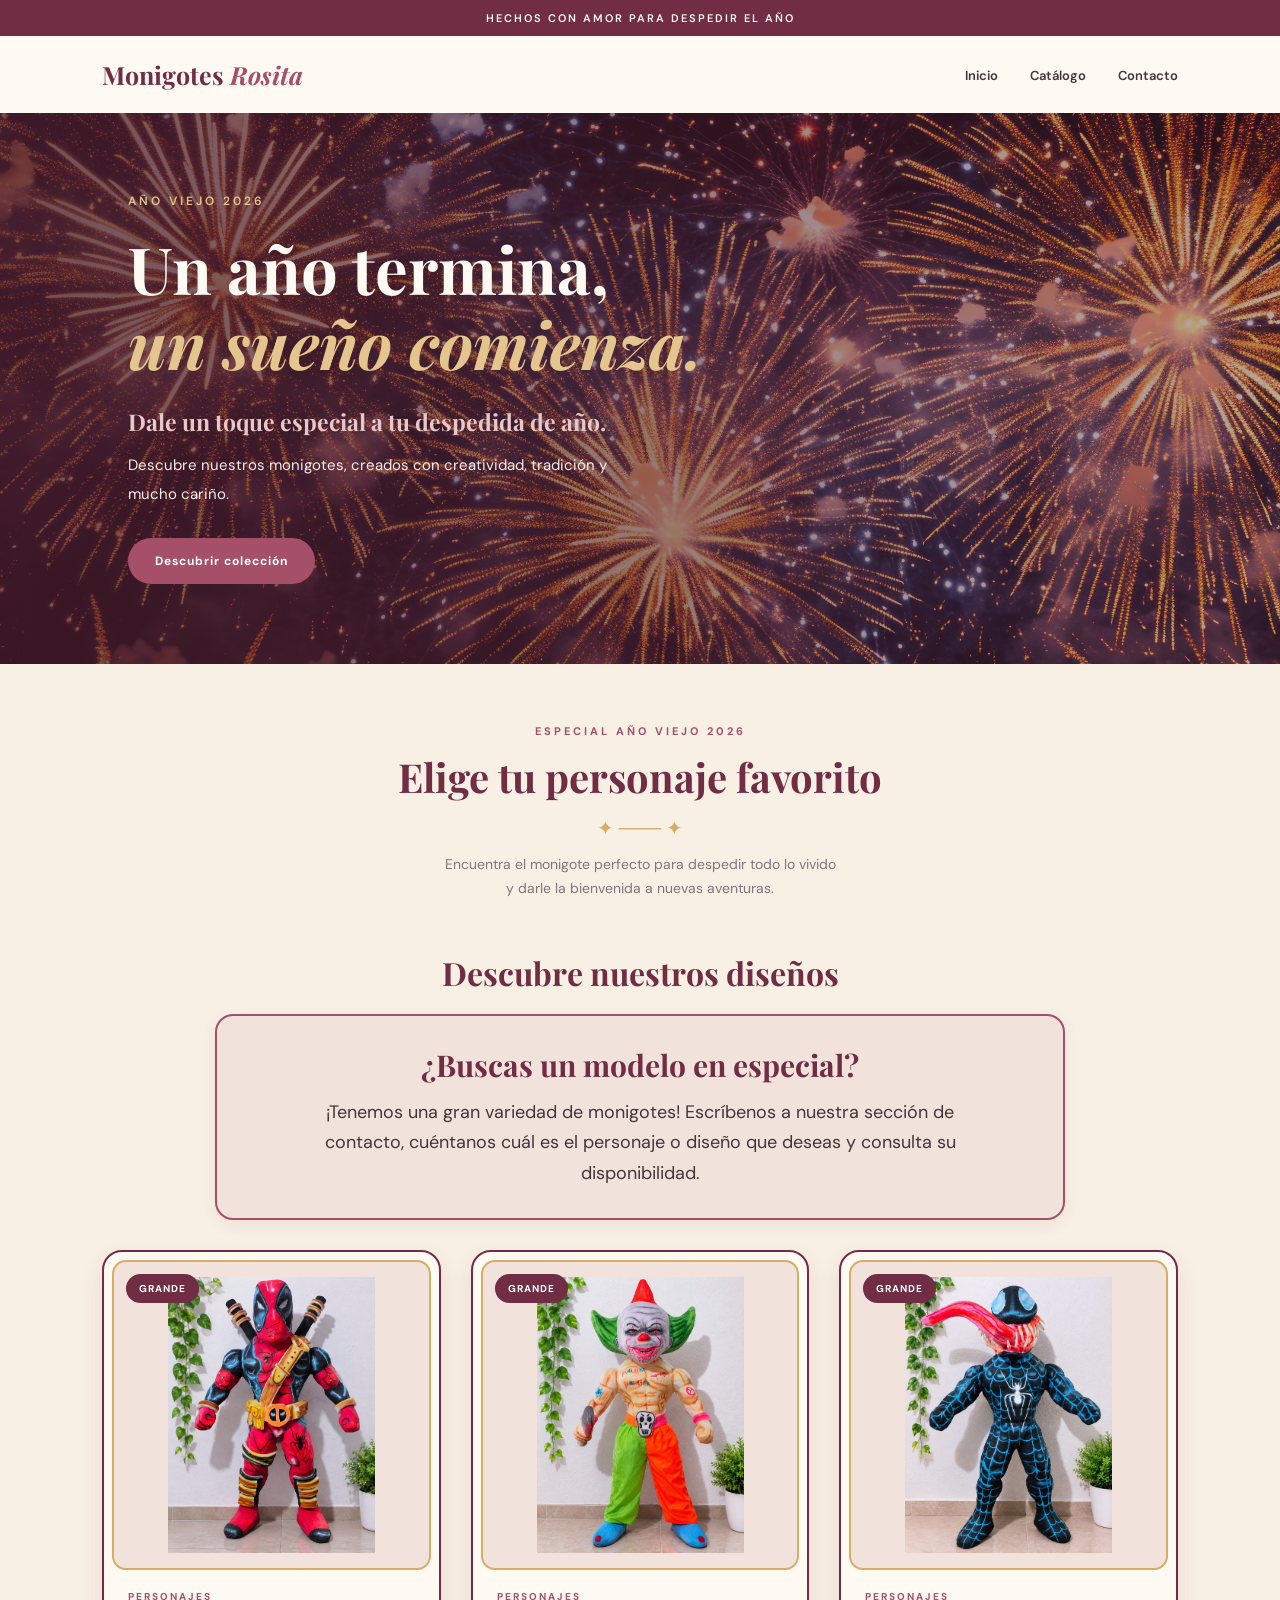
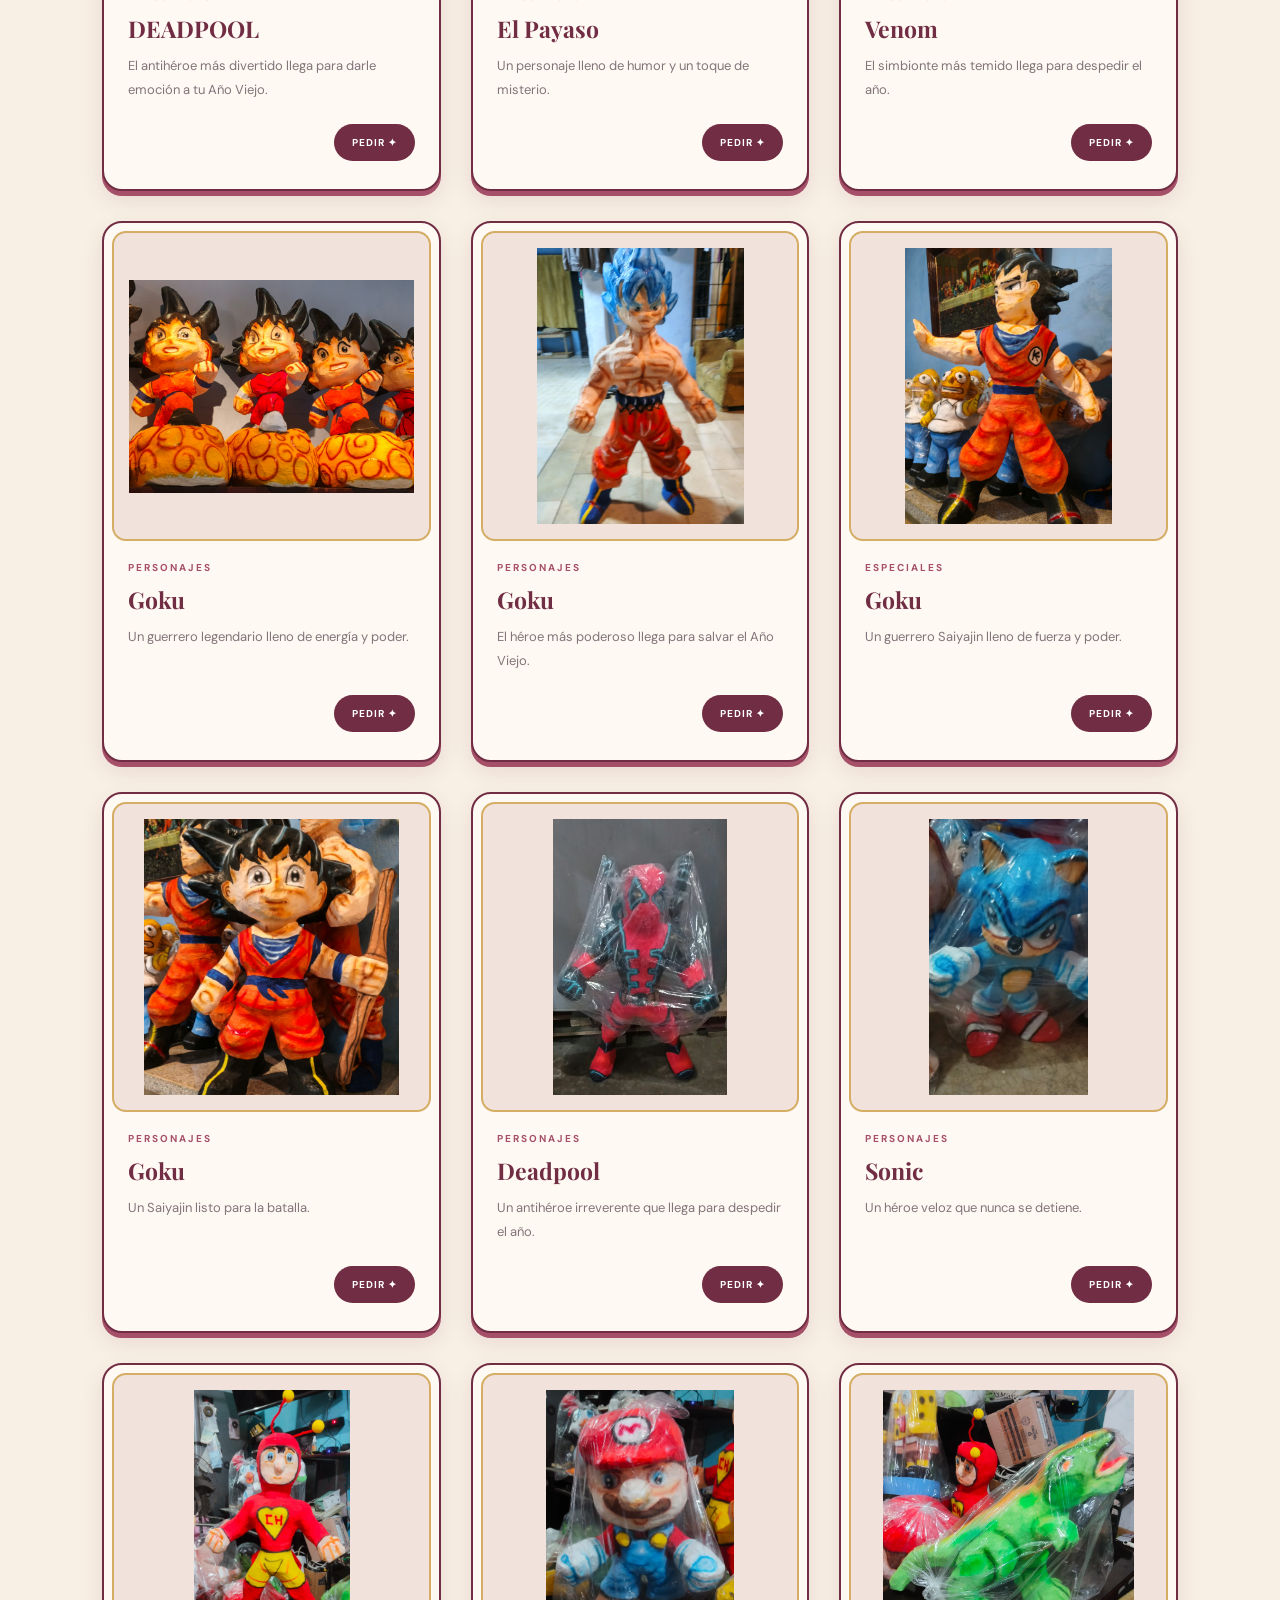
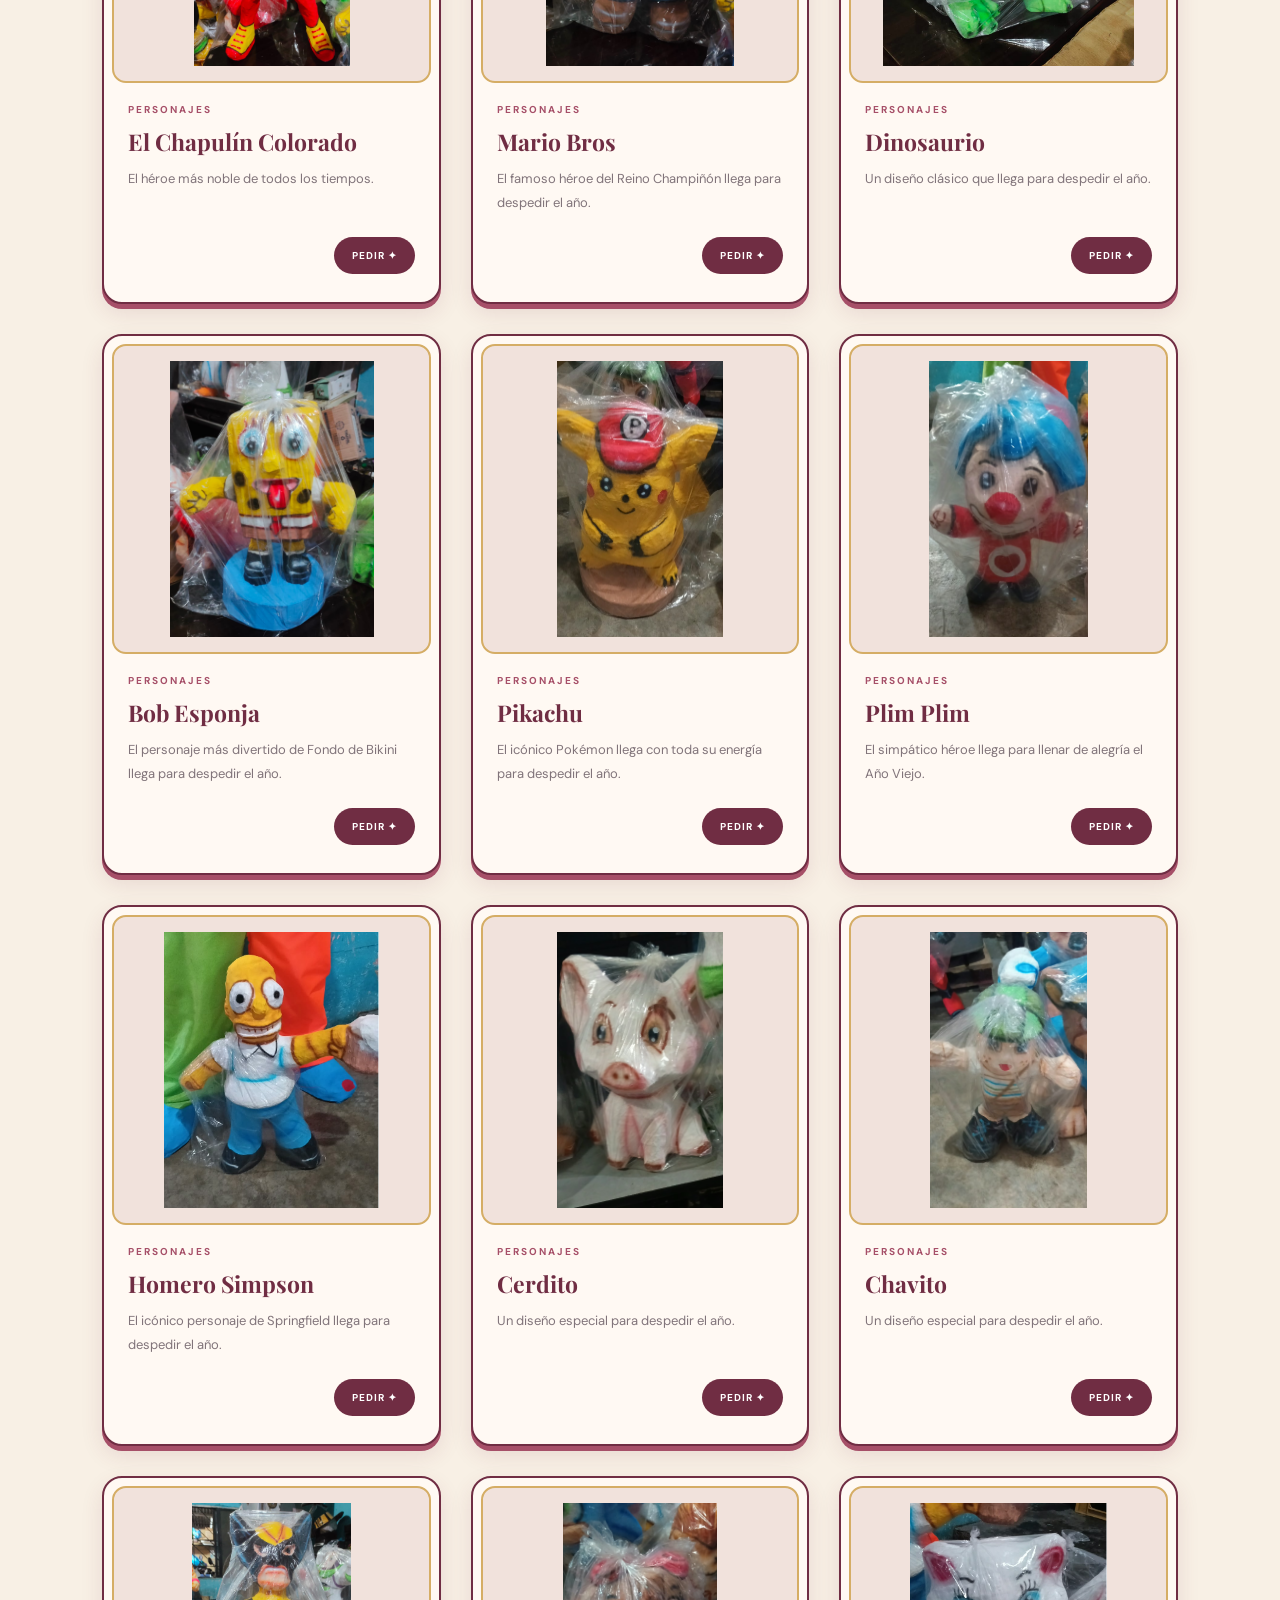
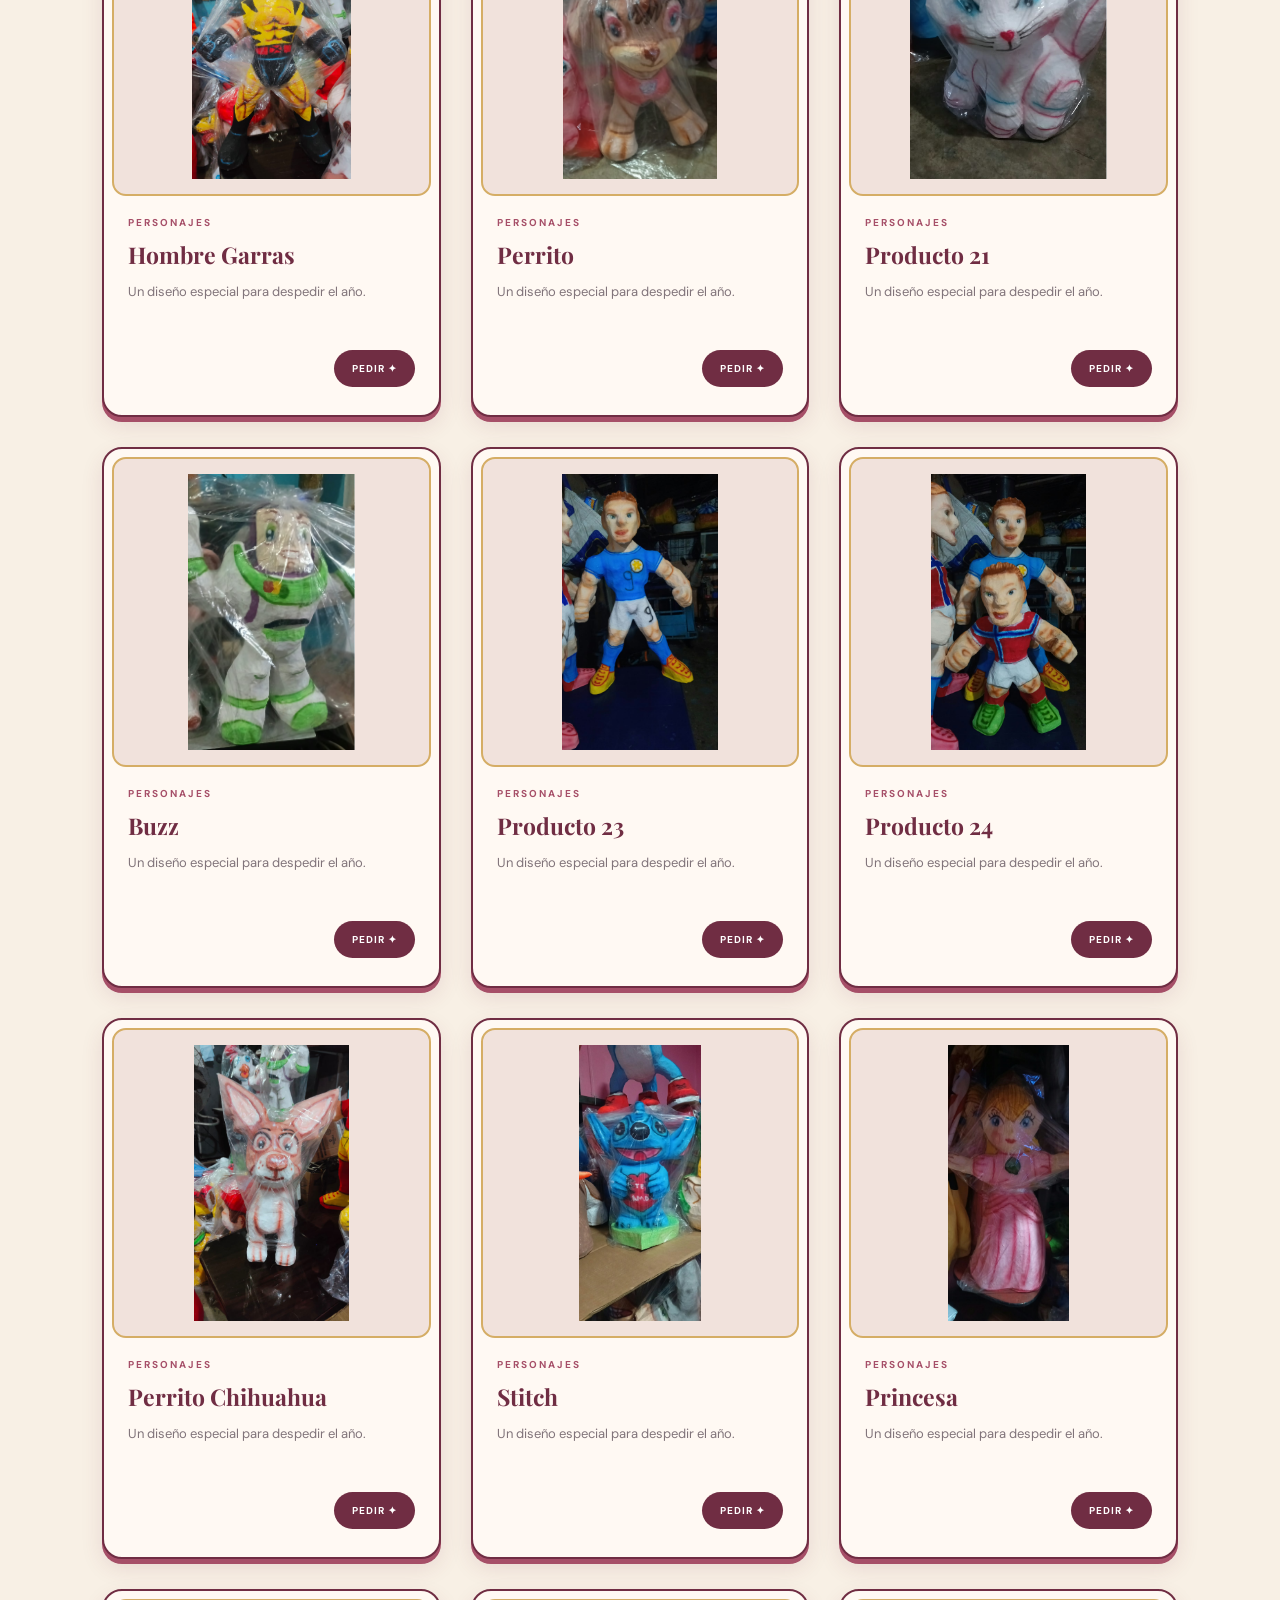
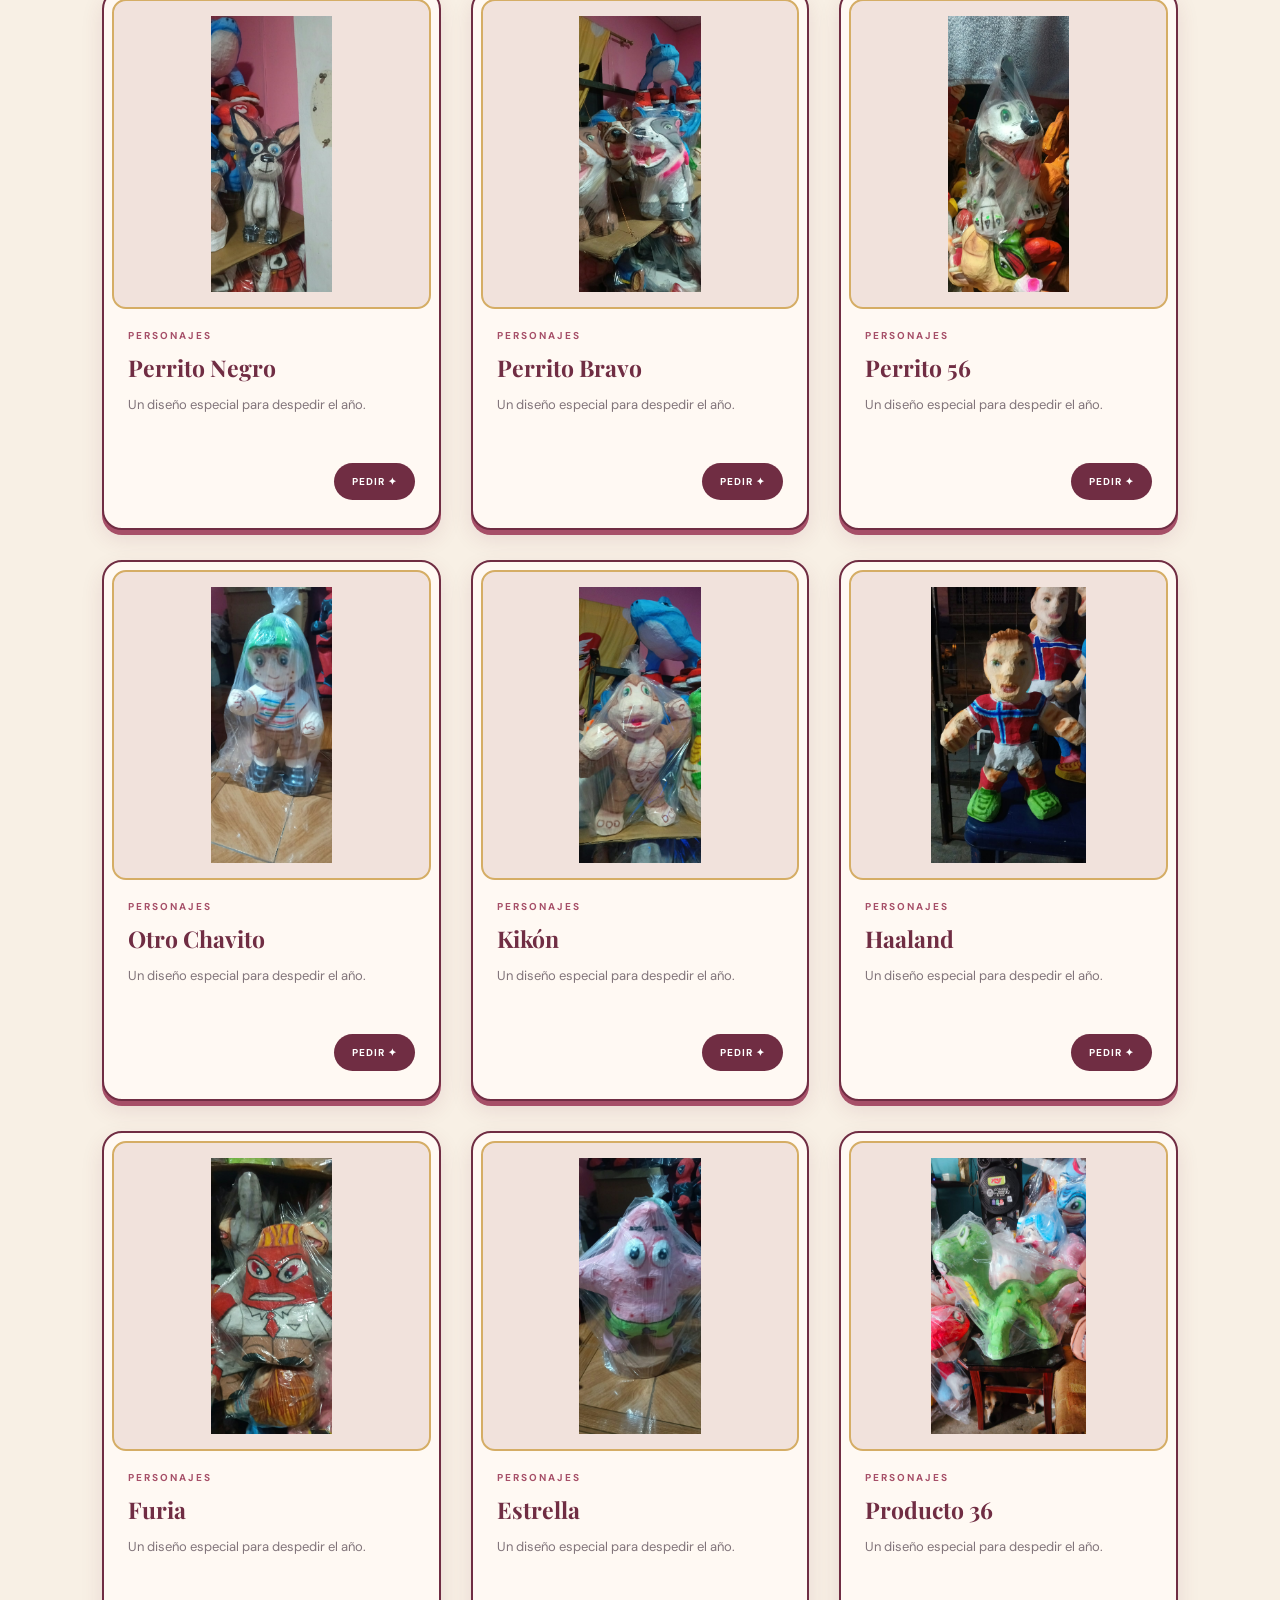
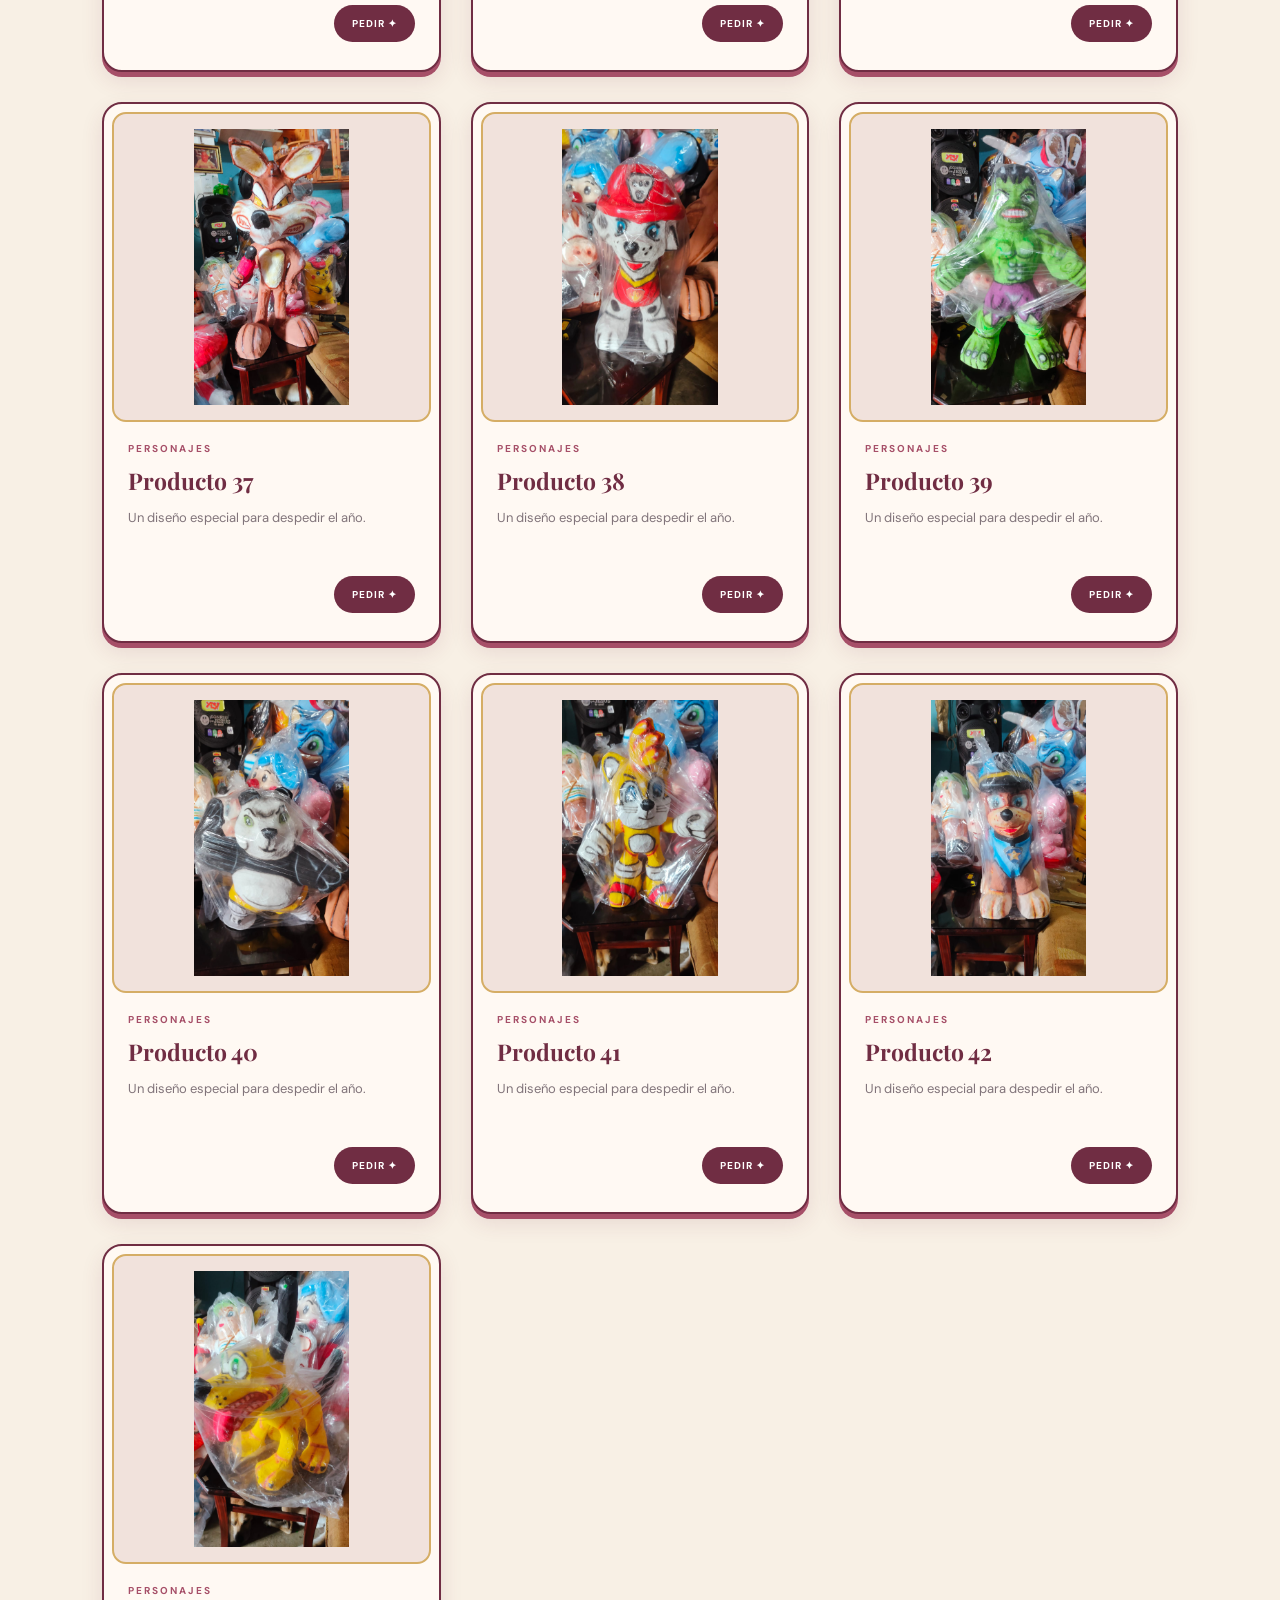
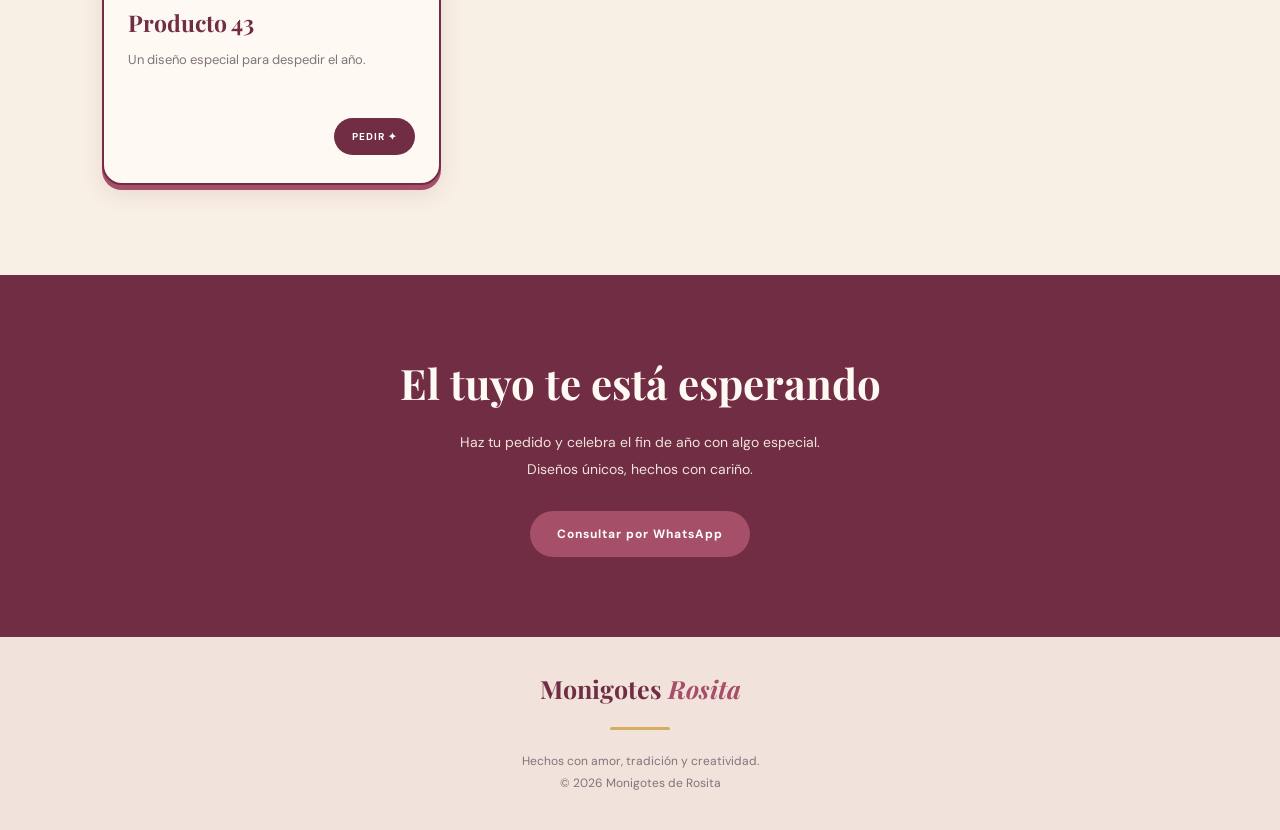
==== Catalogo.html @ 27da5903 "Subir catálogo Monigotes Rosita." ====
<!DOCTYPE html>
<html lang="es">
<head>
  <meta charset="UTF-8">
  <meta name="viewport" content="width=device-width, initial-scale=1.0">

  <title>Monigotes Rosita | Catálogo</title>

  <link rel="preconnect" href="https://fonts.googleapis.com">
  <link rel="preconnect" href="https://fonts.gstatic.com" crossorigin>

  <link href="https://fonts.googleapis.com/css2?family=DM+Sans:wght@400;500;600;700&family=Playfair+Display:ital,wght@0,500;0,600;0,700;1,500&display=swap" rel="stylesheet">

  <link rel="stylesheet" href="style.css">
</head>

<body>

  <!-- BARRA SUPERIOR -->

  <div class="announcement">
    HECHOS CON AMOR PARA DESPEDIR EL AÑO
  </div>

  <!-- NAVEGACIÓN -->

  <nav>
    <div class="logo">Monigotes <span>Rosita</span></div>

    <ul class="nav-links">
      <li><a href="#inicio">Inicio</a></li>
      <li><a href="#catalogo">Catálogo</a></li>
      <li><a href="#contacto">Contacto</a></li>
    </ul>
  </nav>

  <!-- PORTADA -->

  <section class="hero" id="inicio">
    <div class="hero-content">

      <div class="eyebrow">
        Año Viejo 2026
      </div>

      <h1>
        Un año termina,<br>
        <em>un sueño comienza.</em>
      </h1>

      <h3 class="hero-subtitle">
        Dale un toque especial a tu despedida de año.
      </h3>

      <p>
        Descubre nuestros monigotes, creados con creatividad,
        tradición y mucho cariño.
      </p>

      <a href="#catalogo" class="btn">
        Descubrir colección
      </a>

    </div>
  </section>

  <!-- INTRODUCCIÓN -->

  <section class="intro">

    <small>ESPECIAL AÑO VIEJO 2026</small>

    <h2>Elige tu personaje favorito</h2>

    <div class="ornament">✦ ─── ✦</div>

    <p>
      Encuentra el monigote perfecto para despedir todo lo vivido
      <br>
      y darle la bienvenida a nuevas aventuras.
    </p>

  </section>

  <!-- CATÁLOGO -->

  <section class="catalog" id="catalogo">

    <div class="catalog-top">

      <h3>Descubre nuestros diseños</h3>

      <div class="catalog-notice">

        <h2>¿Buscas un modelo en especial?</h2>

        <p>
          ¡Tenemos una gran variedad de monigotes! Escríbenos a nuestra sección de contacto, cuéntanos cuál es el personaje o diseño que deseas y consulta su disponibilidad.
        </p>

      </div>

    </div>

    <div class="products">

      <!-- PRODUCTO 1 -->

      <article class="product" data-category="personajes">
        <div class="product-image">
          <img src="WhatsApp Image 2026-11-20 at 19.01.13.jpeg" alt="Deadpool">
          <span class="tag">Grande</span>
        </div>

        <div class="product-info">
          <span class="category">Personajes</span>
          <h4>DEADPOOL</h4>

          <p class="description">
            El antihéroe más divertido llega para darle emoción a tu Año Viejo.
          </p>

          <div class="product-bottom">
            <a href="https://wa.me/593997462913" class="order" target="_blank" rel="noopener noreferrer">PEDIR ✦</a>
          </div>
        </div>
      </article>

      <!-- PRODUCTO 2 -->

      <article class="product" data-category="clasicos">
        <div class="product-image">
          <img src="WhatsApp Image 2026-11-20 at 19.01.14.jpeg" alt="El Payaso">
          <span class="tag">Grande</span>
        </div>

        <div class="product-info">
          <span class="category">Personajes</span>
          <h4>El Payaso</h4>

          <p class="description">
            Un personaje lleno de humor y un toque de misterio.
          </p>

          <div class="product-bottom">
            <a href="#contacto" class="order">PEDIR ✦</a>
          </div>
        </div>
      </article>

      <!-- PRODUCTO 3 -->

      <article class="product" data-category="especiales">
        <div class="product-image">
          <img src="WhatsApp Image 2026-11-20 at 19.01.15.jpeg" alt="Venom">
          <span class="tag">Grande</span>
        </div>

        <div class="product-info">
          <span class="category">Personajes</span>
          <h4>Venom</h4>

          <p class="description">
            El simbionte más temido llega para despedir el año.
          </p>

          <div class="product-bottom">
            <a href="#contacto" class="order">PEDIR ✦</a>
          </div>
        </div>
      </article>

      <!-- PRODUCTO 4 -->

      <article class="product" data-category="personajes">
        <div class="product-image">
          <img src="WhatsApp Image 2026-11-20 at 20.11.09.jpeg" alt="Goku">
        </div>

        <div class="product-info">
          <span class="category">Personajes</span>
          <h4>Goku</h4>

          <p class="description">
            Un guerrero legendario lleno de energía y poder.
          </p>

          <div class="product-bottom">
            <a href="#contacto" class="order">PEDIR ✦</a>
          </div>
        </div>
      </article>

      <!-- PRODUCTO 5 -->

      <article class="product" data-category="personajes">
        <div class="product-image">
          <img src="WhatsApp Image 2026-11-20 at 20.11.07.jpeg" alt="Goku">
        </div>

        <div class="product-info">
          <span class="category">Personajes</span>
          <h4>Goku</h4>

          <p class="description">
            El héroe más poderoso llega para salvar el Año Viejo.
          </p>

          <div class="product-bottom">
            <a href="#contacto" class="order">PEDIR ✦</a>
          </div>
        </div>
      </article>

      <!-- PRODUCTO 6 -->

      <article class="product" data-category="personajes">
        <div class="product-image">
          <img src="WhatsApp Image 2026-11-20 at 20.11.06.jpeg" alt="Goku">
        </div>

        <div class="product-info">
          <span class="category">Especiales</span>
          <h4>Goku</h4>

          <p class="description">
            Un guerrero Saiyajin lleno de fuerza y poder.
          </p>

          <div class="product-bottom">
            <a href="#contacto" class="order">PEDIR ✦</a>
          </div>
        </div>
      </article>

      <!-- PRODUCTO 7 -->

      <article class="product" data-category="personajes">
        <div class="product-image">
          <img src="Screenshot 2026-11-21 111018.png" alt="Goku">
        </div>

        <div class="product-info">
          <span class="category">Personajes</span>
          <h4>Goku</h4>

          <p class="description">
            Un Saiyajin listo para la batalla.
          </p>

          <div class="product-bottom">
            <a href="#contacto" class="order">PEDIR ✦</a>
          </div>
        </div>
      </article>

      <!-- PRODUCTO 8 -->

      <article class="product" data-category="personajes">
        <div class="product-image">
          <img src="Screenshot 2026-11-21 115715deadpool.png" alt="Deadpool">
        </div>

        <div class="product-info">
          <span class="category">Personajes</span>
          <h4>Deadpool</h4>

          <p class="description">
            Un antihéroe irreverente que llega para despedir el año.
          </p>

          <div class="product-bottom">
            <a href="#contacto" class="order">PEDIR ✦</a>
          </div>
        </div>
      </article>

      <!-- PRODUCTO 9 -->

      <article class="product" data-category="personajes">
        <div class="product-image">
          <img src="Screenshot 2026-11-21 115545sonicc.png" alt="Sonic">
        </div>

        <div class="product-info">
          <span class="category">Personajes</span>
          <h4>Sonic</h4>

          <p class="description">
            Un héroe veloz que nunca se detiene.
          </p>

          <div class="product-bottom">
            <a href="#contacto" class="order">PEDIR ✦</a>
          </div>
        </div>
      </article>

      <!-- PRODUCTO 10 -->

      <article class="product" data-category="personajes">
        <div class="product-image">
          <img src="Screenshot 2026-11-21 115343chapulin.png" alt="El Chapulín Colorado">
        </div>

        <div class="product-info">
          <span class="category">Personajes</span>
          <h4>El Chapulín Colorado</h4>

          <p class="description">
            El héroe más noble de todos los tiempos.
          </p>

          <div class="product-bottom">
            <a href="#contacto" class="order">PEDIR ✦</a>
          </div>
        </div>
      </article>

      <!-- PRODUCTO 11 -->

      <article class="product" data-category="personajes">
        <div class="product-image">
          <img src="Screenshot 2026-11-21 115327mariobros.png" alt="Mario Bros">
        </div>

        <div class="product-info">
          <span class="category">Personajes</span>
          <h4>Mario Bros</h4>

          <p class="description">
            El famoso héroe del Reino Champiñón llega para despedir el año.
          </p>

          <div class="product-bottom">
            <a href="#contacto" class="order">PEDIR ✦</a>
          </div>
        </div>
      </article>

      <!-- PRODUCTO 12 -->

      <article class="product" data-category="personajes">
        <div class="product-image">
          <img src="Screenshot 2026-11-21 115237dinosaurio.png" alt="Dinosaurio">
        </div>

        <div class="product-info">
          <span class="category">Personajes</span>
          <h4>Dinosaurio</h4>

          <p class="description">
            Un diseño clásico que llega para despedir el año.
          </p>

          <div class="product-bottom">
            <a href="#contacto" class="order">PEDIR ✦</a>
          </div>
        </div>
      </article>

      <!-- PRODUCTO 13 -->

      <article class="product" data-category="personajes">
        <div class="product-image">
          <img src="Screenshot 2026-11-21 115212bobesponja.png" alt="Bob Esponja">
        </div>

        <div class="product-info">
          <span class="category">Personajes</span>
          <h4>Bob Esponja</h4>

          <p class="description">
            El personaje más divertido de Fondo de Bikini llega para despedir el año.
          </p>

          <div class="product-bottom">
            <a href="#contacto" class="order">PEDIR ✦</a>
          </div>
        </div>
      </article>

      <!-- PRODUCTO 14 -->

      <article class="product" data-category="personajes">
        <div class="product-image">
          <img src="Screenshot 2026-11-21 114623.png" alt="Pikachu">
        </div>

        <div class="product-info">
          <span class="category">Personajes</span>
          <h4>Pikachu</h4>

          <p class="description">
            El icónico Pokémon llega con toda su energía para despedir el año.
          </p>

          <div class="product-bottom">
            <a href="#contacto" class="order">PEDIR ✦</a>
          </div>
        </div>
      </article>

      <!-- PRODUCTO 15 -->

      <article class="product" data-category="personajes">
        <div class="product-image">
          <img src="Screenshot 2026-11-21 114601.png" alt="Plim Plim">
        </div>

        <div class="product-info">
          <span class="category">Personajes</span>
          <h4>Plim Plim</h4>

          <p class="description">
            El simpático héroe llega para llenar de alegría el Año Viejo.
          </p>

          <div class="product-bottom">
            <a href="#contacto" class="order">PEDIR ✦</a>
          </div>
        </div>
      </article>

      <!-- PRODUCTO 16 -->

      <article class="product" data-category="personajes">
        <div class="product-image">
          <img src="Screenshot 2026-11-21 114533.png" alt="Homero Simpson">
        </div>

        <div class="product-info">
          <span class="category">Personajes</span>
          <h4>Homero Simpson</h4>

          <p class="description">
            El icónico personaje de Springfield llega para despedir el año.
          </p>

          <div class="product-bottom">
            <a href="#contacto" class="order">PEDIR ✦</a>
          </div>
        </div>
      </article>

      <!-- PRODUCTO 17 -->

      <article class="product" data-category="personajes">
        <div class="product-image">
          <img src="Cerdito.png" alt="Cerdito">
        </div>
        <div class="product-info">
          <span class="category">Personajes</span>
          <h4>Cerdito</h4>
          <p class="description">Un diseño especial para despedir el año.</p>
          <div class="product-bottom">
            <a href="#contacto" class="order">PEDIR ✦</a>
          </div>
        </div>
      </article>

      <!-- PRODUCTO 18 -->

      <article class="product" data-category="personajes">
        <div class="product-image">
          <img src="Chavito.png" alt="Chavito">
        </div>
        <div class="product-info">
          <span class="category">Personajes</span>
          <h4>Chavito</h4>
          <p class="description">Un diseño especial para despedir el año.</p>
          <div class="product-bottom">
            <a href="#contacto" class="order">PEDIR ✦</a>
          </div>
        </div>
      </article>

      <!-- PRODUCTO 19 -->

      <article class="product" data-category="personajes">
        <div class="product-image">
          <img src="Hombregarras.png" alt="Hombre Garras">
        </div>
        <div class="product-info">
          <span class="category">Personajes</span>
          <h4>Hombre Garras</h4>
          <p class="description">Un diseño especial para despedir el año.</p>
          <div class="product-bottom">
            <a href="#contacto" class="order">PEDIR ✦</a>
          </div>
        </div>
      </article>

      <!-- PRODUCTO 20 -->

      <article class="product" data-category="personajes">
        <div class="product-image">
          <img src="perrito.png" alt="Perrito">
        </div>
        <div class="product-info">
          <span class="category">Personajes</span>
          <h4>Perrito</h4>
          <p class="description">Un diseño especial para despedir el año.</p>
          <div class="product-bottom">
            <a href="#contacto" class="order">PEDIR ✦</a>
          </div>
        </div>
      </article>

      <!-- PRODUCTO 21 -->

      <article class="product" data-category="personajes">
        <div class="product-image">
          <img src="Screenshot 2026-11-21 114512.png" alt="Producto 21">
        </div>
        <div class="product-info">
          <span class="category">Personajes</span>
          <h4>Producto 21</h4>
          <p class="description">Un diseño especial para despedir el año.</p>
          <div class="product-bottom">
            <a href="#contacto" class="order">PEDIR ✦</a>
          </div>
        </div>
      </article>

      <!-- PRODUCTO 22 -->

      <article class="product" data-category="personajes">
        <div class="product-image">
          <img src="Screenshot 2026-11-21 115526buzz.png" alt="Buzz">
        </div>
        <div class="product-info">
          <span class="category">Personajes</span>
          <h4>Buzz</h4>
          <p class="description">Un diseño especial para despedir el año.</p>
          <div class="product-bottom">
            <a href="#contacto" class="order">PEDIR ✦</a>
          </div>
        </div>
      </article>

      <!-- PRODUCTO 23 -->

      <article class="product" data-category="personajes">
        <div class="product-image">
          <img src="WhatsApp Image 2026-11-22 at 17.35.3223.jpeg" alt="Producto 23">
        </div>
        <div class="product-info">
          <span class="category">Personajes</span>
          <h4>Producto 23</h4>
          <p class="description">Un diseño especial para despedir el año.</p>
          <div class="product-bottom">
            <a href="#contacto" class="order">PEDIR ✦</a>
          </div>
        </div>
      </article>

      <!-- PRODUCTO 24 -->

      <article class="product" data-category="personajes">
        <div class="product-image">
          <img src="WhatsApp Image 2026-11-22 at 17.35.21.jpeg" alt="Producto 24">
        </div>
        <div class="product-info">
          <span class="category">Personajes</span>
          <h4>Producto 24</h4>
          <p class="description">Un diseño especial para despedir el año.</p>
          <div class="product-bottom">
            <a href="#contacto" class="order">PEDIR ✦</a>
          </div>
        </div>
      </article>

      <!-- PRODUCTO 25 -->

      <article class="product" data-category="personajes">
        <div class="product-image">
          <img src="WhatsApp Image 2026-11-21 at 11.51.39perritochihuaha.jpeg" alt="Perrito Chihuahua">
        </div>
        <div class="product-info">
          <span class="category">Personajes</span>
          <h4>Perrito Chihuahua</h4>
          <p class="description">Un diseño especial para despedir el año.</p>
          <div class="product-bottom">
            <a href="#contacto" class="order">PEDIR ✦</a>
          </div>
        </div>
      </article>

      <!-- PRODUCTO 26 -->

      <article class="product" data-category="personajes">
        <div class="product-image">
          <img src="sticj.jpeg" alt="Stitch">
        </div>
        <div class="product-info">
          <span class="category">Personajes</span>
          <h4>Stitch</h4>
          <p class="description">Un diseño especial para despedir el año.</p>
          <div class="product-bottom">
            <a href="#contacto" class="order">PEDIR ✦</a>
          </div>
        </div>
      </article>

      <!-- PRODUCTO 27 -->

      <article class="product" data-category="personajes">
        <div class="product-image">
          <img src="princesa.jpeg" alt="Princesa">
        </div>
        <div class="product-info">
          <span class="category">Personajes</span>
          <h4>Princesa</h4>
          <p class="description">Un diseño especial para despedir el año.</p>
          <div class="product-bottom">
            <a href="#contacto" class="order">PEDIR ✦</a>
          </div>
        </div>
      </article>

      <!-- PRODUCTO 28 -->

      <article class="product" data-category="personajes">
        <div class="product-image">
          <img src="perritonegro.jpeg" alt="Perrito Negro">
        </div>
        <div class="product-info">
          <span class="category">Personajes</span>
          <h4>Perrito Negro</h4>
          <p class="description">Un diseño especial para despedir el año.</p>
          <div class="product-bottom">
            <a href="#contacto" class="order">PEDIR ✦</a>
          </div>
        </div>
      </article>

      <!-- PRODUCTO 29 -->

      <article class="product" data-category="personajes">
        <div class="product-image">
          <img src="perritobravo.jpeg" alt="Perrito Bravo">
        </div>
        <div class="product-info">
          <span class="category">Personajes</span>
          <h4>Perrito Bravo</h4>
          <p class="description">Un diseño especial para despedir el año.</p>
          <div class="product-bottom">
            <a href="#contacto" class="order">PEDIR ✦</a>
          </div>
        </div>
      </article>

      <!-- PRODUCTO 30 -->

      <article class="product" data-category="personajes">
        <div class="product-image">
          <img src="perrito56.jpeg" alt="Perrito 56">
        </div>
        <div class="product-info">
          <span class="category">Personajes</span>
          <h4>Perrito 56</h4>
          <p class="description">Un diseño especial para despedir el año.</p>
          <div class="product-bottom">
            <a href="#contacto" class="order">PEDIR ✦</a>
          </div>
        </div>
      </article>

      <!-- PRODUCTO 31 -->

      <article class="product" data-category="personajes">
        <div class="product-image">
          <img src="otrocavhito.jpeg" alt="Otro Chavito">
        </div>
        <div class="product-info">
          <span class="category">Personajes</span>
          <h4>Otro Chavito</h4>
          <p class="description">Un diseño especial para despedir el año.</p>
          <div class="product-bottom">
            <a href="#contacto" class="order">PEDIR ✦</a>
          </div>
        </div>
      </article>

      <!-- PRODUCTO 32 -->

      <article class="product" data-category="personajes">
        <div class="product-image">
          <img src="kikon.jpeg" alt="Kikón">
        </div>
        <div class="product-info">
          <span class="category">Personajes</span>
          <h4>Kikón</h4>
          <p class="description">Un diseño especial para despedir el año.</p>
          <div class="product-bottom">
            <a href="#contacto" class="order">PEDIR ✦</a>
          </div>
        </div>
      </article>

      <!-- PRODUCTO 33 -->

      <article class="product" data-category="personajes">
        <div class="product-image">
          <img src="halandddd.jpeg" alt="Haaland">
        </div>
        <div class="product-info">
          <span class="category">Personajes</span>
          <h4>Haaland</h4>
          <p class="description">Un diseño especial para despedir el año.</p>
          <div class="product-bottom">
            <a href="#contacto" class="order">PEDIR ✦</a>
          </div>
        </div>
      </article>

      <!-- PRODUCTO 34 -->

      <article class="product" data-category="personajes">
        <div class="product-image">
          <img src="furia.jpeg" alt="Furia">
        </div>
        <div class="product-info">
          <span class="category">Personajes</span>
          <h4>Furia</h4>
          <p class="description">Un diseño especial para despedir el año.</p>
          <div class="product-bottom">
            <a href="#contacto" class="order">PEDIR ✦</a>
          </div>
        </div>
      </article>

      <!-- PRODUCTO 35 -->

      <article class="product" data-category="personajes">
        <div class="product-image">
          <img src="estrella.jpeg" alt="Estrella">
        </div>
        <div class="product-info">
          <span class="category">Personajes</span>
          <h4>Estrella</h4>
          <p class="description">Un diseño especial para despedir el año.</p>
          <div class="product-bottom">
            <a href="#contacto" class="order">PEDIR ✦</a>
          </div>
        </div>
      </article>

      <!-- PRODUCTO 36 -->

      <article class="product" data-category="personajes">
        <div class="product-image">
          <img src="dino.jpeg" alt="Producto 36">
        </div>
        <div class="product-info">
          <span class="category">Personajes</span>
          <h4>Producto 36</h4>
          <p class="description">Un diseño especial para despedir el año.</p>
          <div class="product-bottom">
            <a href="#contacto" class="order">PEDIR ✦</a>
          </div>
        </div>
      </article>

      <!-- PRODUCTO 37 -->

      <article class="product" data-category="personajes">
        <div class="product-image">
          <img src="coyotebe.jpeg" alt="Producto 37">
        </div>
        <div class="product-info">
          <span class="category">Personajes</span>
          <h4>Producto 37</h4>
          <p class="description">Un diseño especial para despedir el año.</p>
          <div class="product-bottom">
            <a href="#contacto" class="order">PEDIR ✦</a>
          </div>
        </div>
      </article>

      <!-- PRODUCTO 38 -->

      <article class="product" data-category="personajes">
        <div class="product-image">
          <img src="perritosheila.jpeg" alt="Producto 38">
        </div>
        <div class="product-info">
          <span class="category">Personajes</span>
          <h4>Producto 38</h4>
          <p class="description">Un diseño especial para despedir el año.</p>
          <div class="product-bottom">
            <a href="#contacto" class="order">PEDIR ✦</a>
          </div>
        </div>
      </article>

      <!-- PRODUCTO 39 -->

      <article class="product" data-category="personajes">
        <div class="product-image">
          <img src="hulk.jpeg" alt="Producto 39">
        </div>
        <div class="product-info">
          <span class="category">Personajes</span>
          <h4>Producto 39</h4>
          <p class="description">Un diseño especial para despedir el año.</p>
          <div class="product-bottom">
            <a href="#contacto" class="order">PEDIR ✦</a>
          </div>
        </div>
      </article>

      <!-- PRODUCTO 40 -->

      <article class="product" data-category="personajes">
        <div class="product-image">
          <img src="kunfupanda.jpeg" alt="Producto 40">
        </div>
        <div class="product-info">
          <span class="category">Personajes</span>
          <h4>Producto 40</h4>
          <p class="description">Un diseño especial para despedir el año.</p>
          <div class="product-bottom">
            <a href="#contacto" class="order">PEDIR ✦</a>
          </div>
        </div>
      </article>

      <!-- PRODUCTO 41 -->

      <article class="product" data-category="personajes">
        <div class="product-image">
          <img src="snoib.jpeg" alt="Producto 41">
        </div>
        <div class="product-info">
          <span class="category">Personajes</span>
          <h4>Producto 41</h4>
          <p class="description">Un diseño especial para despedir el año.</p>
          <div class="product-bottom">
            <a href="#contacto" class="order">PEDIR ✦</a>
          </div>
        </div>
      </article>

      <!-- PRODUCTO 42 -->

      <article class="product" data-category="personajes">
        <div class="product-image">
          <img src="prrikj.jpeg" alt="Producto 42">
        </div>
        <div class="product-info">
          <span class="category">Personajes</span>
          <h4>Producto 42</h4>
          <p class="description">Un diseño especial para despedir el año.</p>
          <div class="product-bottom">
            <a href="#contacto" class="order">PEDIR ✦</a>
          </div>
        </div>
      </article>

      <!-- PRODUCTO 43 -->

      <article class="product" data-category="personajes">
        <div class="product-image">
          <img src="pluto.jpeg" alt="Producto 43">
        </div>
        <div class="product-info">
          <span class="category">Personajes</span>
          <h4>Producto 43</h4>
          <p class="description">Un diseño especial para despedir el año.</p>
          <div class="product-bottom">
            <a href="#contacto" class="order">PEDIR ✦</a>
          </div>
        </div>
      </article>

    </div>

  </section>

  <!-- BANNER FINAL -->

  <section class="banner" id="contacto">

    <h2>El tuyo te está esperando</h2>

    <p>
      Haz tu pedido y celebra el fin de año con algo especial.
      <br>
      Diseños únicos, hechos con cariño.
    </p>

    <a
      href="https://wa.me/593997462913"
      class="btn"
      target="_blank"
      rel="noopener noreferrer">
      Consultar por WhatsApp
    </a>

  </section>

  <!-- FOOTER -->

  <footer>

    <div class="logo">
      Monigotes <span>Rosita</span>
    </div>

    <div class="footer-line"></div>

    <p>
      Hechos con amor, tradición y creatividad.
      <br>
      © 2026 Monigotes de Rosita
    </p>

  </footer>

</body>
</html>
---- style.css ----
/* =========================
   CONFIGURACIÓN GENERAL
========================= */

* {
  margin: 0;
  padding: 0;
  box-sizing: border-box;
}

html {
  scroll-behavior: smooth;
}

body {
  background: #F8F0E5;
  color: #44353A;
  font-family: 'DM Sans', sans-serif;
  overflow-x: hidden;
}

img {
  max-width: 100%;
}

/* =========================
   BARRA SUPERIOR
========================= */

.announcement {
  background: #702D43;
  color: #FFF9F3;
  text-align: center;
  padding: 11px 15px;
  font-size: 11px;
  letter-spacing: 2px;
  font-weight: 600;
}

/* =========================
   NAVEGACIÓN
========================= */

nav {
  display: flex;
  justify-content: space-between;
  align-items: center;
  padding: 22px 8%;
  background: #FFF9F3;
  gap: 20px;
}

.logo {
  font-family: 'Playfair Display', serif;
  font-size: 25px;
  color: #702D43;
  font-weight: 700;
}

.logo span {
  color: #A64F68;
  font-style: italic;
}

.nav-links {
  display: flex;
  list-style: none;
  gap: 32px;
}

.nav-links a {
  text-decoration: none;
  color: #44353A;
  font-size: 13px;
  font-weight: 600;
  transition: color 0.3s;
}

.nav-links a:hover {
  color: #A64F68;
}

/* =========================
   PORTADA
========================= */

.hero {
  min-height: 540px;
  display: flex;
  align-items: center;
  padding: 80px 10%;
  background:
    linear-gradient(
      90deg,
      rgba(74, 29, 47, 0.78),
      rgba(74, 29, 47, 0.36)
    ),
    url("./AdobeStock_849654985 (1).jpeg");
  background-size: cover;
  background-position: center;
  background-repeat: no-repeat;
  color: #FFF9F3;
}

.hero-content {
  max-width: 650px;
}

.eyebrow {
  color: #E4C58D;
  text-transform: uppercase;
  letter-spacing: 3px;
  font-size: 12px;
  margin-bottom: 22px;
  font-weight: 600;
}

.hero h1 {
  font-family: 'Playfair Display', serif;
  font-size: clamp(38px, 6vw, 65px);
  line-height: 1.15;
  margin-bottom: 24px;
}

.hero h1 em {
  color: #E4C58D;
}

.hero-subtitle {
  color: #E9C6C8;
  font-family: 'Playfair Display', serif;
  font-size: 23px;
  font-weight: 700;
  line-height: 1.5;
  margin-bottom: 12px;
  max-width: 550px;
}

.hero p {
  font-size: 15px;
  line-height: 1.9;
  max-width: 520px;
  color: #F5EDE9;
  margin-bottom: 30px;
}

/* =========================
   BOTONES
========================= */

.btn {
  display: inline-block;
  background: #A64F68;
  color: #FFFFFF;
  text-decoration: none;
  padding: 15px 27px;
  font-size: 12px;
  font-weight: 700;
  letter-spacing: 1px;
  border-radius: 30px;
  transition: 0.3s;
}

.btn:hover {
  background: #702D43;
  transform: translateY(-3px);
}

/* =========================
   INTRODUCCIÓN
========================= */

.intro {
  text-align: center;
  padding: 55px 20px 35px;
}

.intro small {
  color: #A64F68;
  text-transform: uppercase;
  letter-spacing: 3px;
  font-size: 11px;
  font-weight: 700;
}

.intro h2 {
  font-family: 'Playfair Display', serif;
  font-size: clamp(27px, 4vw, 40px);
  color: #702D43;
  margin-top: 10px;
}

.ornament {
  color: #D5AD65;
  margin: 12px 0;
  font-size: 20px;
}

.intro p {
  color: #81747A;
  font-size: 14px;
  line-height: 1.7;
}

/* =========================
   CATÁLOGO
========================= */

.catalog {
  padding: 15px 8% 90px;
}

.catalog-top {
  text-align: center;
  margin-bottom: 25px;
}

.catalog-top h3 {
  font-family: 'Playfair Display', serif;
  font-size: 32px;
  color: #702D43;
}

/* =========================
   AVISO DE MÁS MODELOS
========================= */

.catalog-notice {
  background: #F1E2DC;
  border: 2px solid #A64F68;
  padding: 30px 25px;
  margin: 20px auto 30px;
  text-align: center;
  border-radius: 18px;
  max-width: 850px;
  box-shadow: 0 5px 15px rgba(112, 45, 67, 0.08);
}

.catalog-notice h2 {
  color: #702D43;
  font-family: 'Playfair Display', serif;
  font-size: 30px;
  line-height: 1.3;
  margin-bottom: 12px;
}

.catalog-notice p {
  color: #44353A;
  font-size: 18px;
  line-height: 1.7;
  max-width: 700px;
  margin: 0 auto;
}

/* =========================
   CUADRÍCULA DE PRODUCTOS
========================= */

.products {
  display: grid;
  grid-template-columns: repeat(3, minmax(0, 1fr));
  gap: 30px;
  align-items: stretch;
  width: 100%;
}

/* =========================
   TARJETAS DECORATIVAS
========================= */

.product {
  position: relative;
  background: #FFF9F3;
  min-width: 0;
  height: 100%;
  display: flex;
  flex-direction: column;
  overflow: hidden;
  padding: 8px;
  border: 2px solid #702D43;
  border-radius: 20px;
  box-shadow:
    0 5px 0 #A64F68,
    0 9px 22px rgba(112, 45, 67, 0.12);
  transition: transform 0.3s, box-shadow 0.3s;
}

.product:hover {
  transform: translateY(-7px);
  box-shadow:
    0 5px 0 #D5AD65,
    0 14px 28px rgba(112, 45, 67, 0.18);
}

/* =========================
   IMÁGENES CON MARCO
========================= */

.product-image {
  width: 100%;
  height: 310px;
  flex-shrink: 0;
  position: relative;
  overflow: hidden;
  background: #F1E2DC;
  display: flex;
  align-items: center;
  justify-content: center;
  border: 2px solid #D5AD65;
  border-radius: 14px;
}

.product-image img {
  width: 100%;
  height: 100%;
  padding: 15px;
  object-fit: contain;
  object-position: center;
  display: block;
  transition: transform 0.5s;
}

.product:hover .product-image img {
  transform: scale(1.05);
}

.tag {
  position: absolute;
  top: 12px;
  left: 12px;
  background: #702D43;
  color: #FFFFFF;
  padding: 8px 13px;
  font-size: 10px;
  letter-spacing: 1px;
  text-transform: uppercase;
  font-weight: 700;
  border-radius: 20px;
}

/* =========================
   INFORMACIÓN DEL PRODUCTO
========================= */

.product-info {
  padding: 20px 16px;
  display: flex;
  flex-direction: column;
  flex: 1;
}

.category {
  color: #A64F68;
  font-size: 10px;
  text-transform: uppercase;
  letter-spacing: 2px;
  font-weight: 700;
}

.product-info h4 {
  font-family: 'Playfair Display', serif;
  color: #702D43;
  font-size: 23px;
  margin: 10px 0;
}

.description {
  color: #81747A;
  font-size: 13px;
  line-height: 1.8;
  min-height: 48px;
}

/* =========================
   PEDIDO
========================= */

.product-bottom {
  display: flex;
  justify-content: flex-end;
  align-items: center;
  gap: 10px;
  margin-top: auto;
  padding-top: 22px;
}

.order {
  background: #702D43;
  color: #FFFFFF;
  padding: 12px 18px;
  text-decoration: none;
  font-size: 10px;
  font-weight: 700;
  letter-spacing: 1px;
  border-radius: 25px;
  transition: background 0.3s, transform 0.3s;
  white-space: nowrap;
}

.order:hover {
  background: #A64F68;
  transform: translateY(-2px);
}

/* =========================
   BANNER DE CONTACTO
========================= */

.banner {
  background: #702D43;
  color: #FFF9F3;
  text-align: center;
  padding: 80px 20px;
}

.banner h2 {
  font-family: 'Playfair Display', serif;
  font-size: clamp(30px, 4vw, 42px);
  margin-bottom: 18px;
}

.banner p {
  color: #F1E2DC;
  font-size: 14px;
  line-height: 1.9;
  margin-bottom: 28px;
}

/* =========================
   PIE DE PÁGINA
========================= */

footer {
  background: #F1E2DC;
  text-align: center;
  padding: 35px 20px;
}

footer .logo {
  margin-bottom: 22px;
}

.footer-line {
  width: 60px;
  height: 3px;
  background: #D5AD65;
  margin: 0 auto 20px;
  border-radius: 5px;
}

footer p {
  color: #81747A;
  font-size: 12px;
  line-height: 1.9;
}

/* =========================
   TABLETS
========================= */

@media (max-width: 900px) {

  .products {
    grid-template-columns: repeat(2, minmax(0, 1fr));
    gap: 22px;
  }

  .product-image {
    height: 290px;
  }

  .catalog {
    padding-left: 5%;
    padding-right: 5%;
  }

}

/* =========================
   CELULARES
========================= */

@media (max-width: 600px) {

  nav {
    padding: 18px 5%;
    flex-wrap: wrap;
    justify-content: center;
    gap: 15px;
  }

  .logo {
    font-size: 23px;
  }

  .nav-links {
    width: 100%;
    justify-content: center;
    gap: 22px;
  }

  .nav-links a {
    font-size: 12px;
  }

  .hero {
    min-height: 470px;
    padding: 65px 7%;
    background-position: center;
  }

  .hero h1 {
    font-size: 39px;
  }

  .hero-subtitle {
    font-size: 20px;
  }

  .hero p {
    font-size: 14px;
  }

  .intro {
    padding: 45px 18px 25px;
  }

  .intro p br {
    display: none;
  }

  .catalog {
    padding: 10px 6% 65px;
  }

  .catalog-top {
    margin-bottom: 20px;
  }

  .catalog-top h3 {
    font-size: 29px;
  }

  .catalog-notice {
    padding: 23px 17px;
    margin: 18px auto 25px;
  }

  .catalog-notice h2 {
    font-size: 24px;
  }

  .catalog-notice p {
    font-size: 15px;
  }

  .products {
    grid-template-columns: minmax(0, 1fr);
    gap: 25px;
  }

  .product-image {
    height: 340px;
  }

  .product-info {
    padding: 20px 16px;
  }

  .banner {
    padding: 65px 20px;
  }

}

/* =========================
   CELULARES PEQUEÑOS
========================= */

@media (max-width: 380px) {

  .announcement {
    font-size: 9px;
    letter-spacing: 1px;
  }

  .logo {
    font-size: 21px;
  }

  .nav-links {
    gap: 15px;
  }

  .hero h1 {
    font-size: 34px;
  }

  .hero-subtitle {
    font-size: 18px;
  }

  .product-image {
    height: 290px;
  }

  .catalog-notice h2 {
    font-size: 21px;
  }

  .catalog-notice p {
    font-size: 14px;
  }

  .product-info h4 {
    font-size: 21px;
  }

}
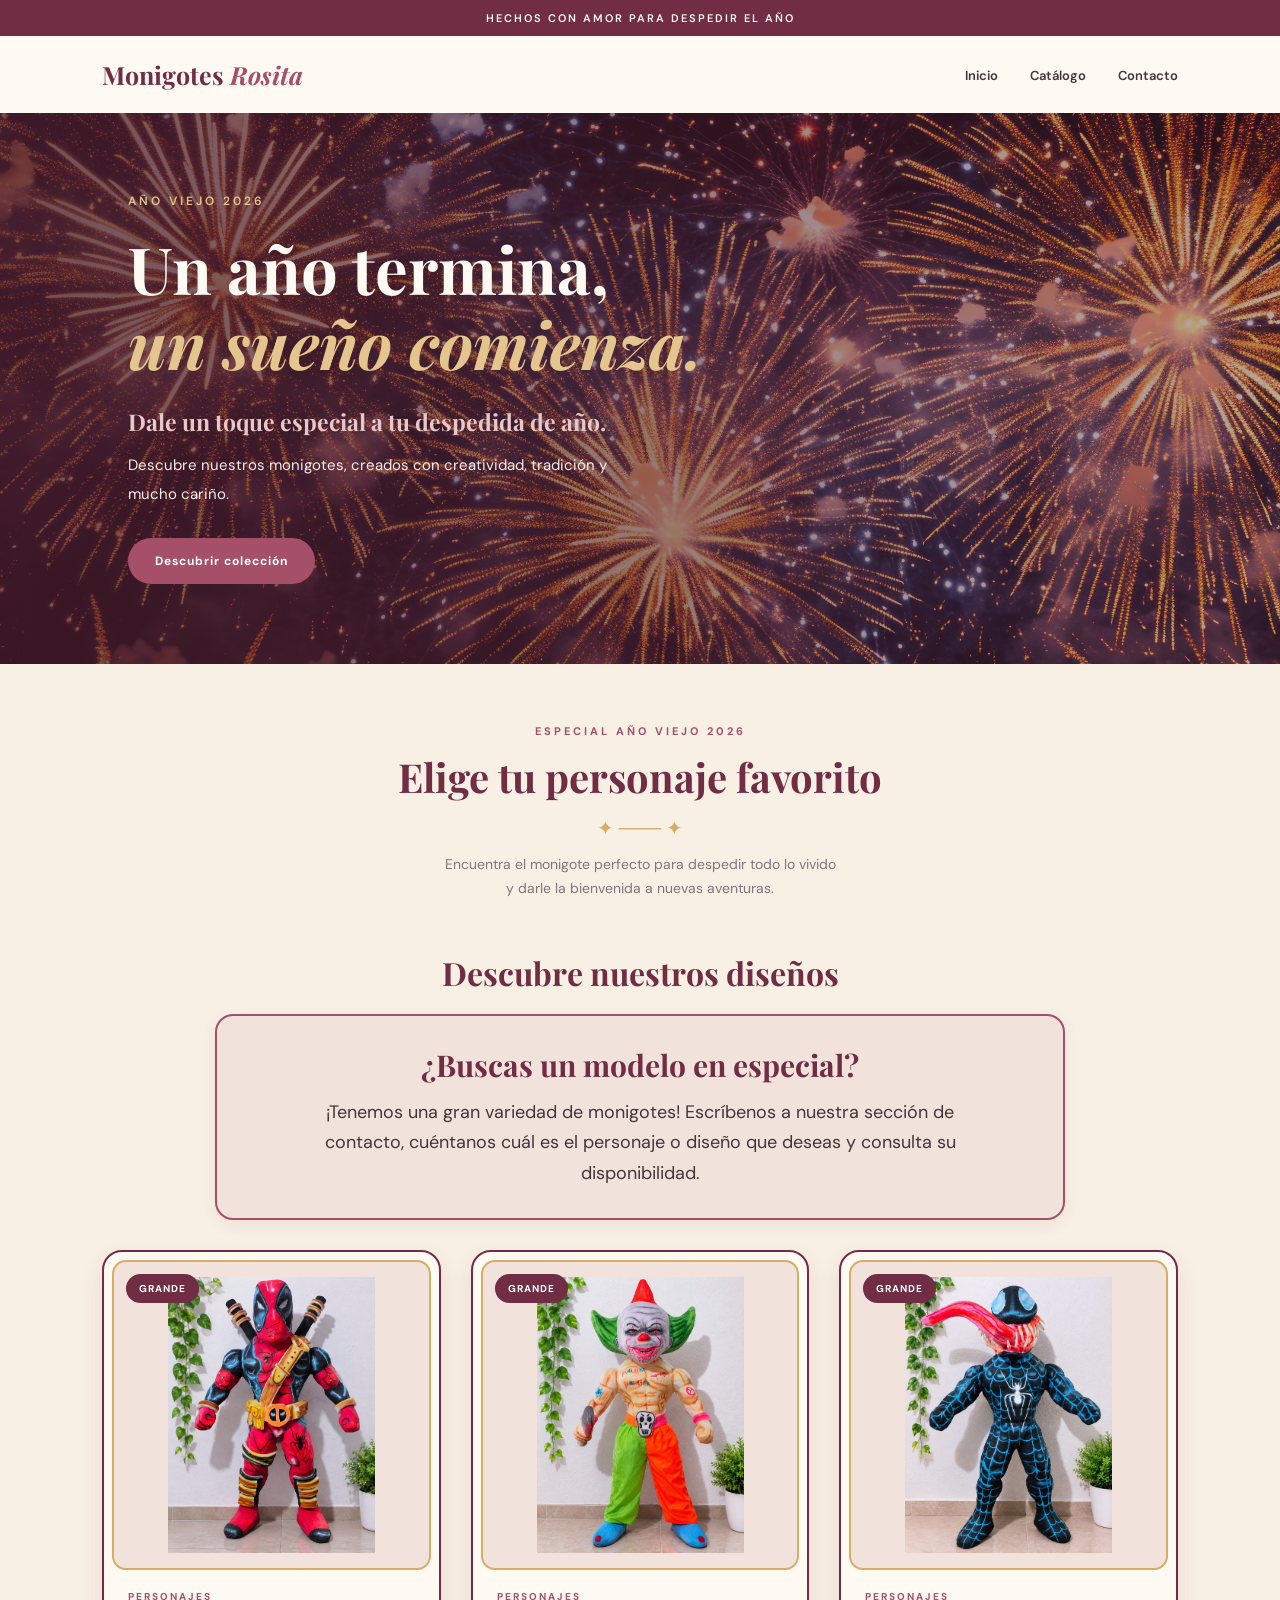
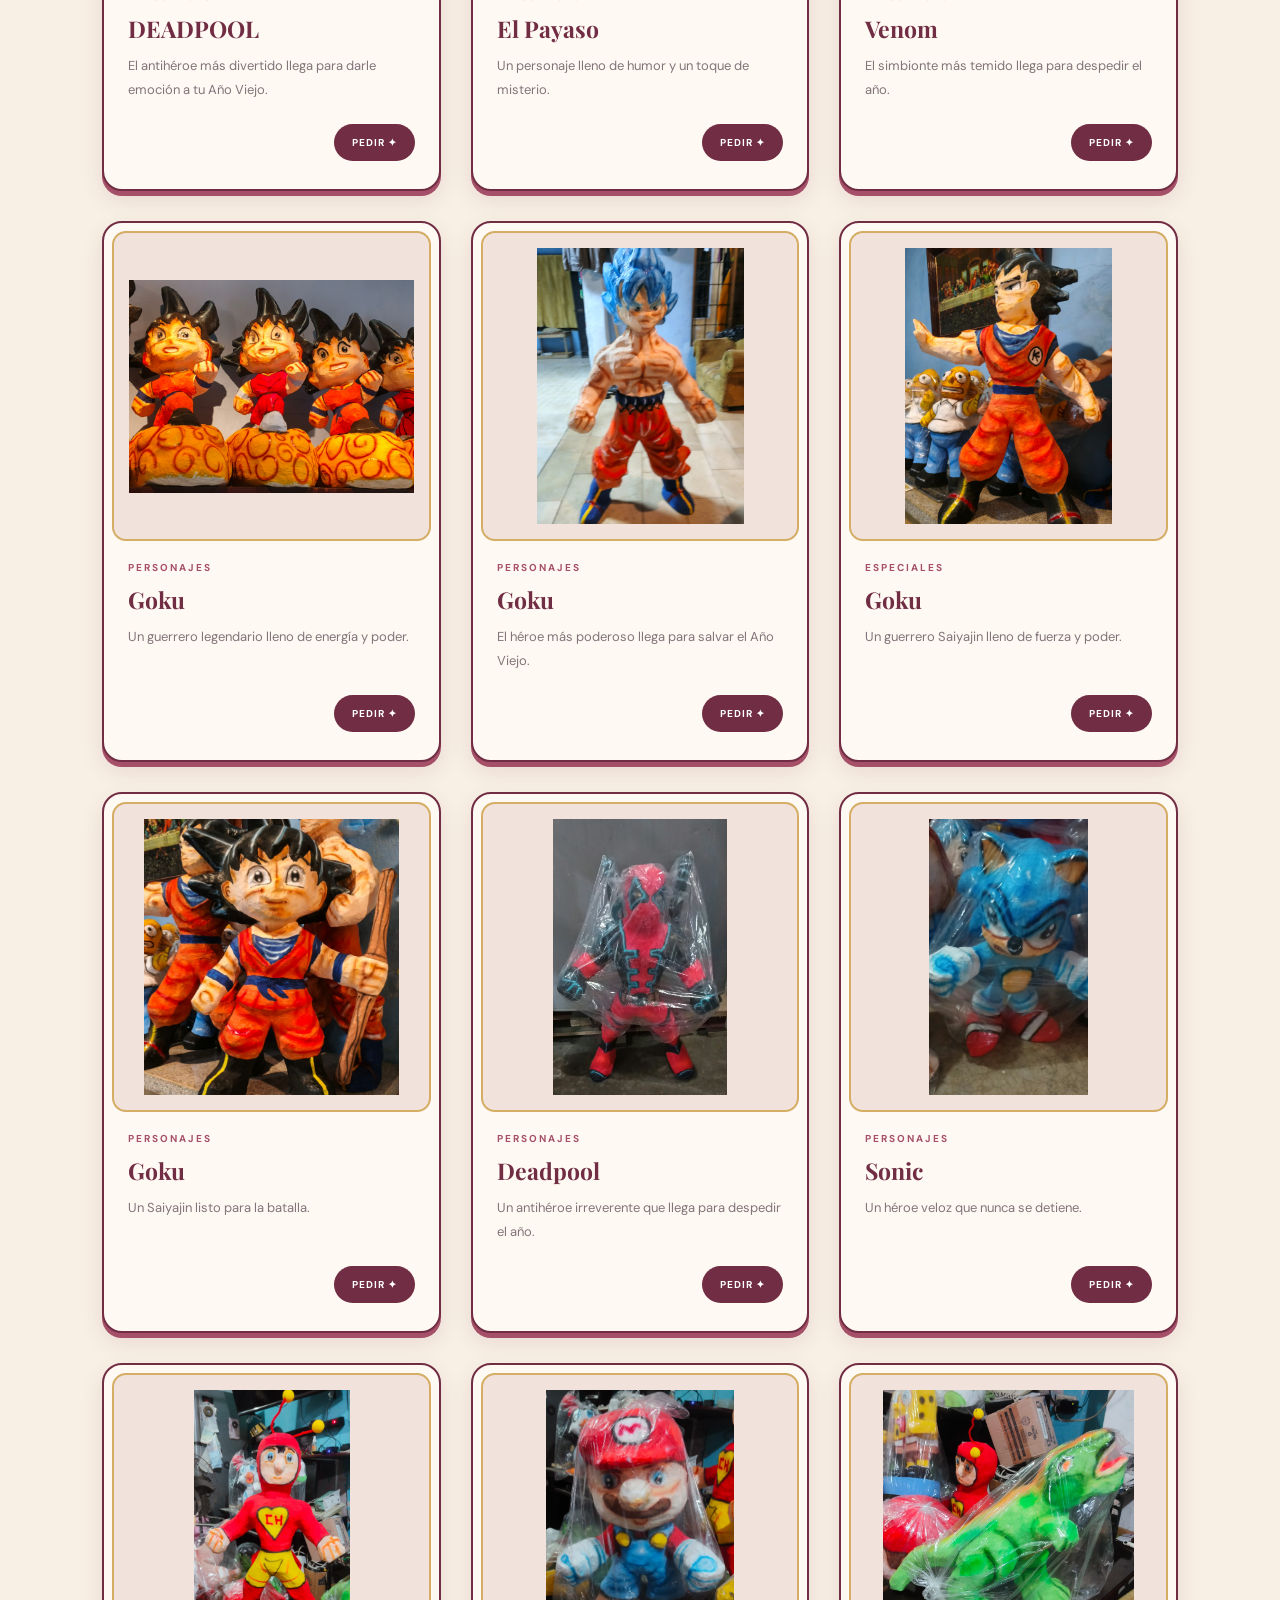
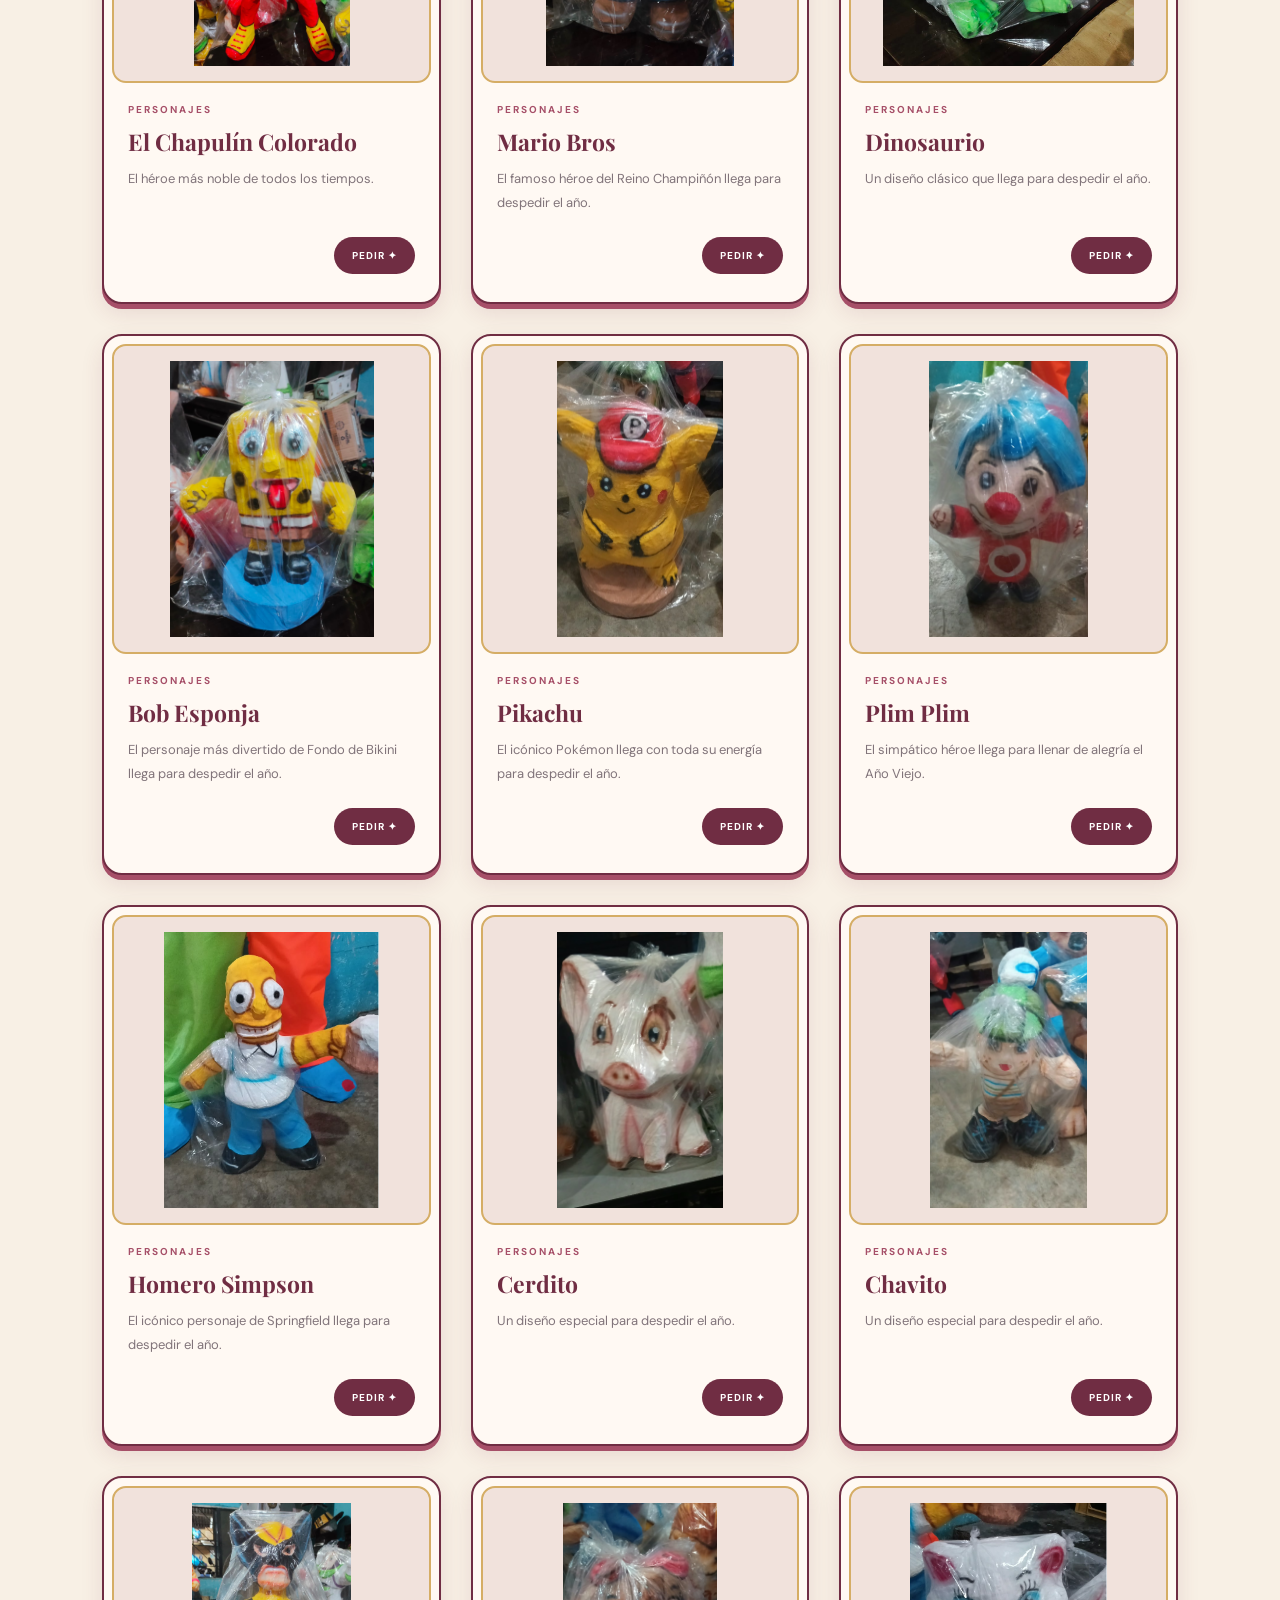
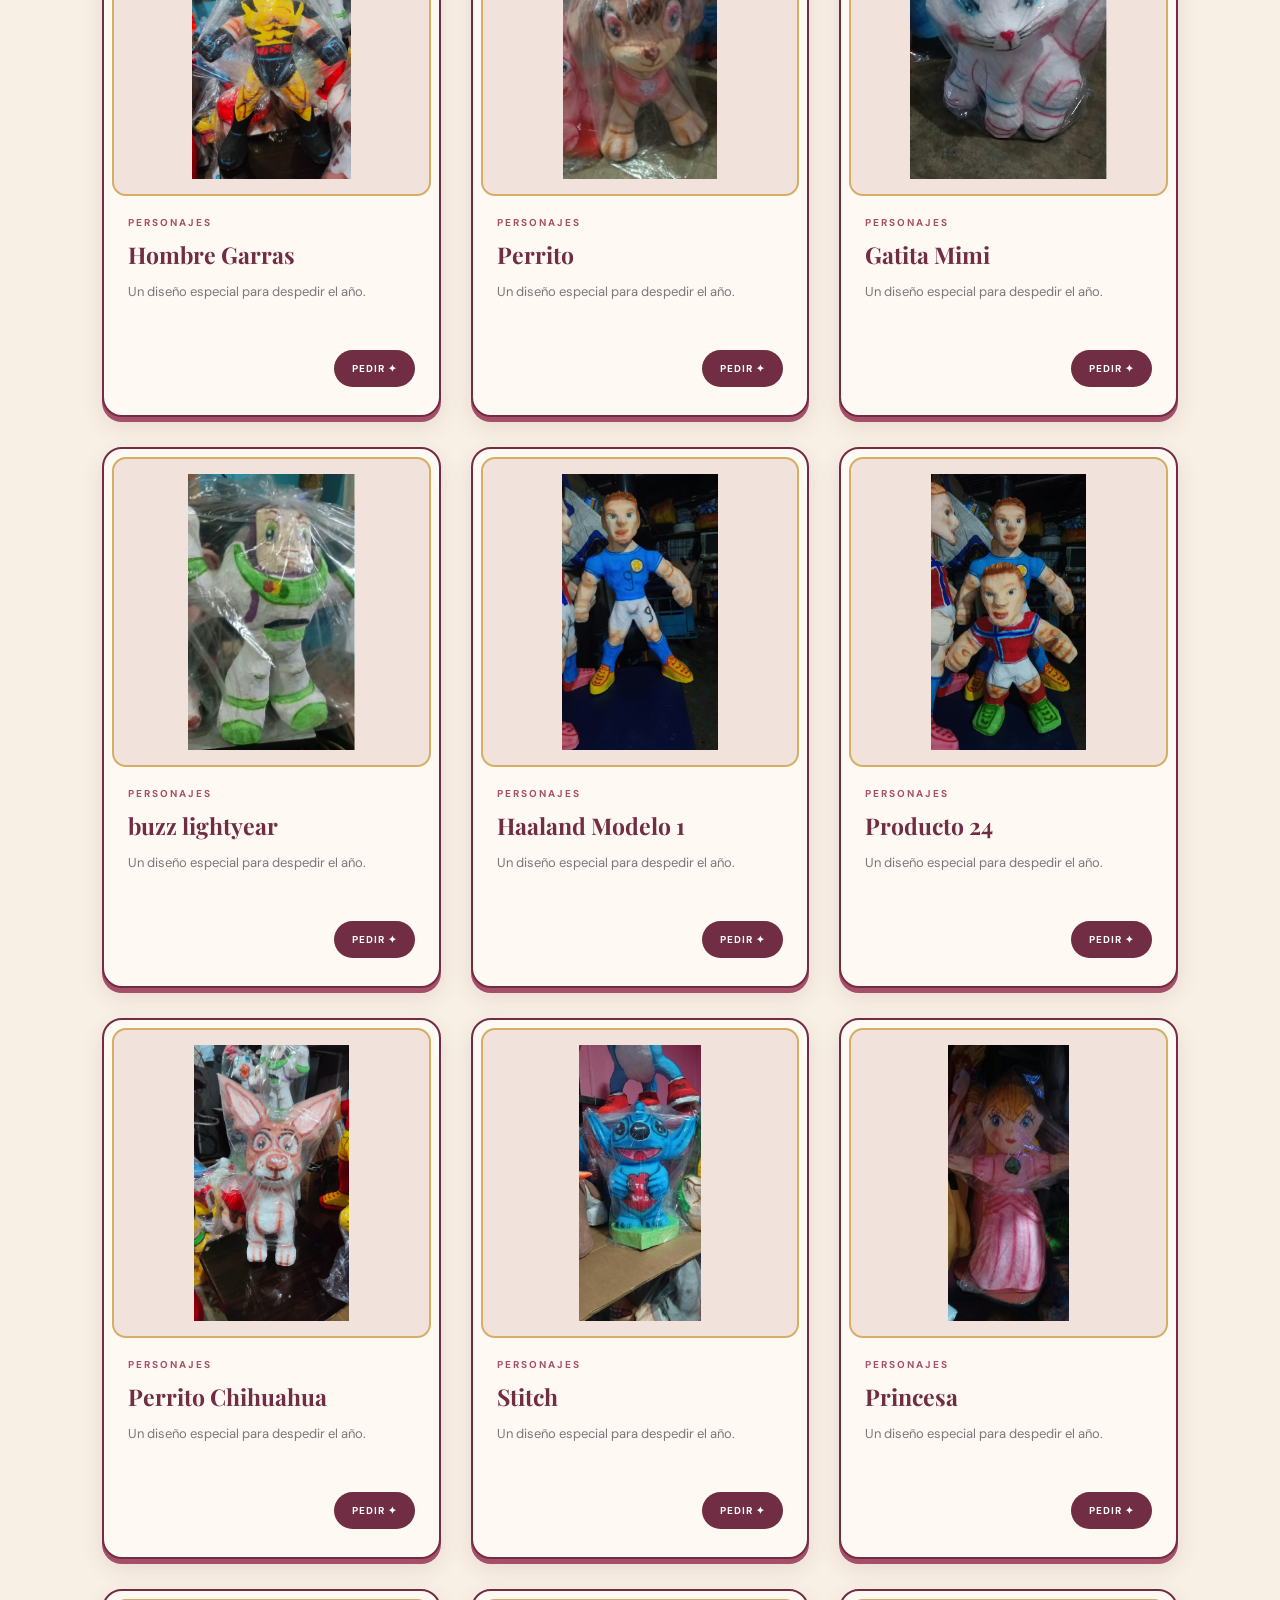
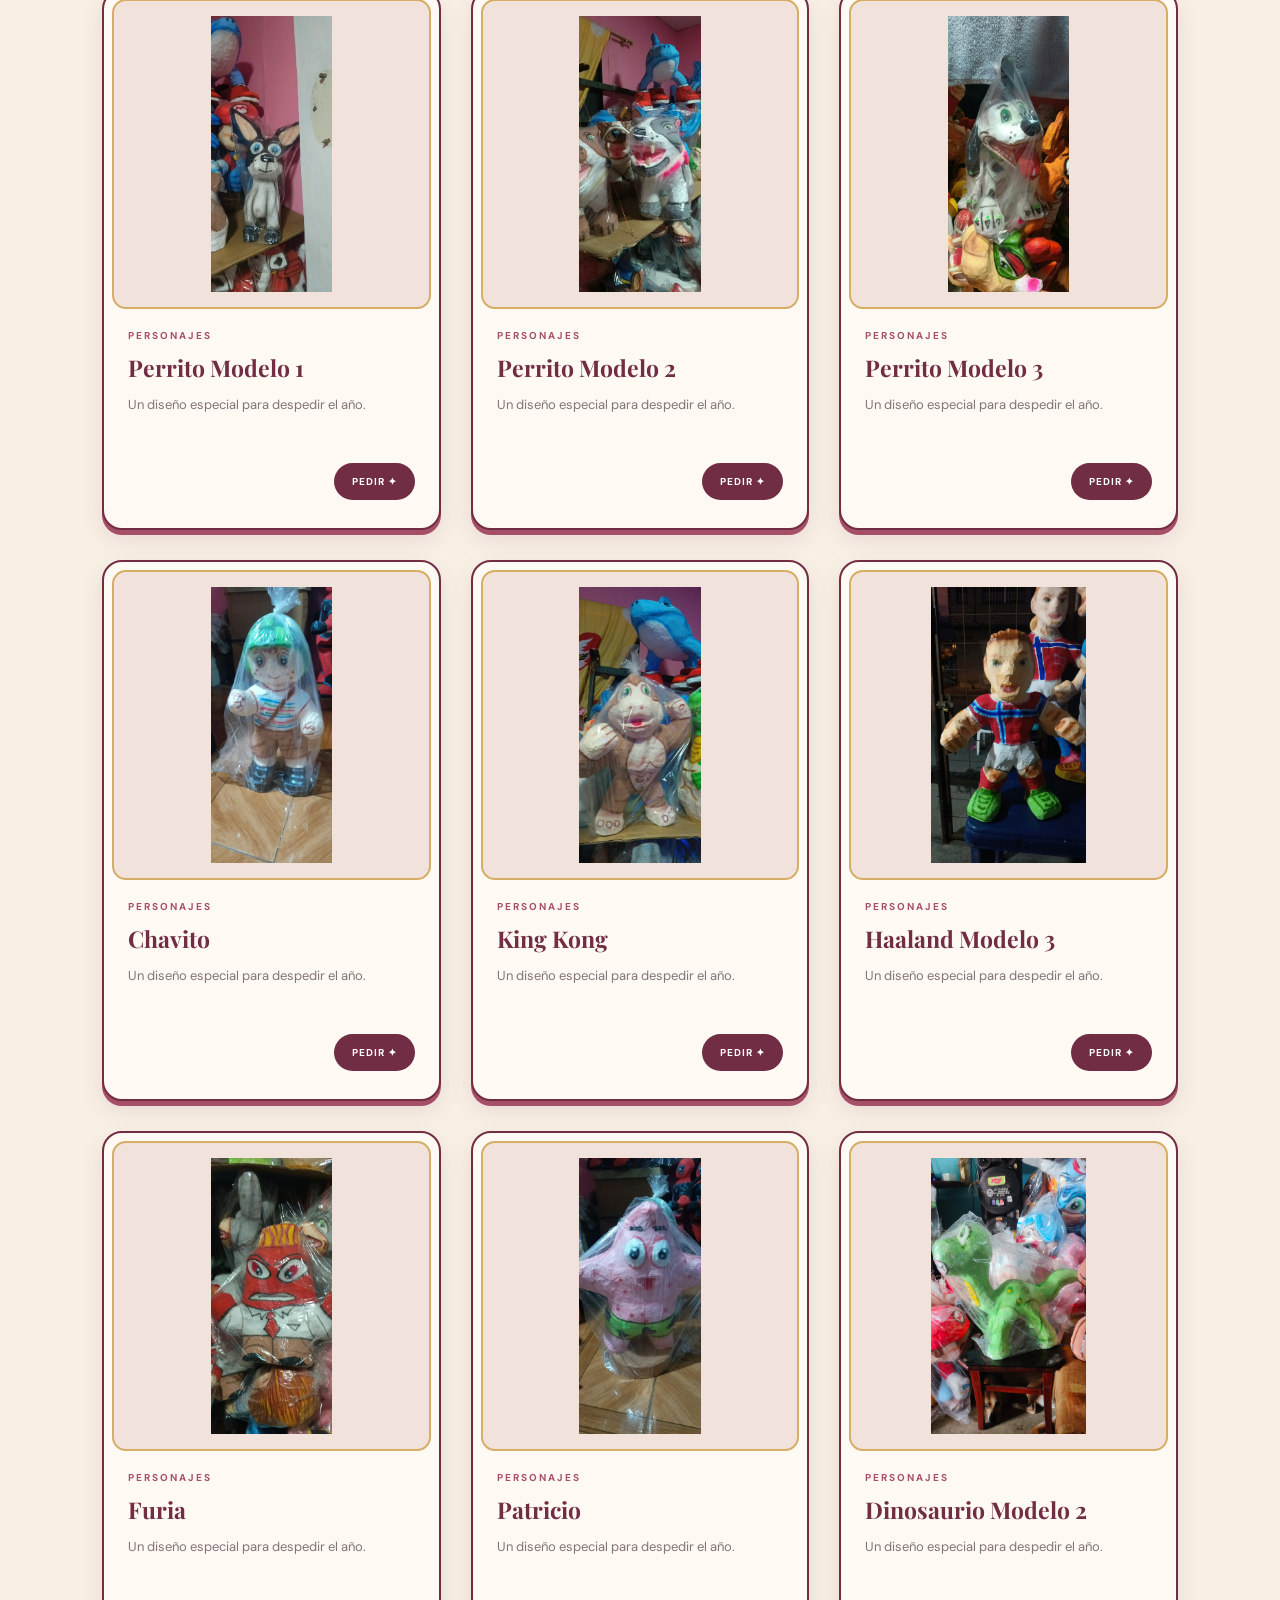
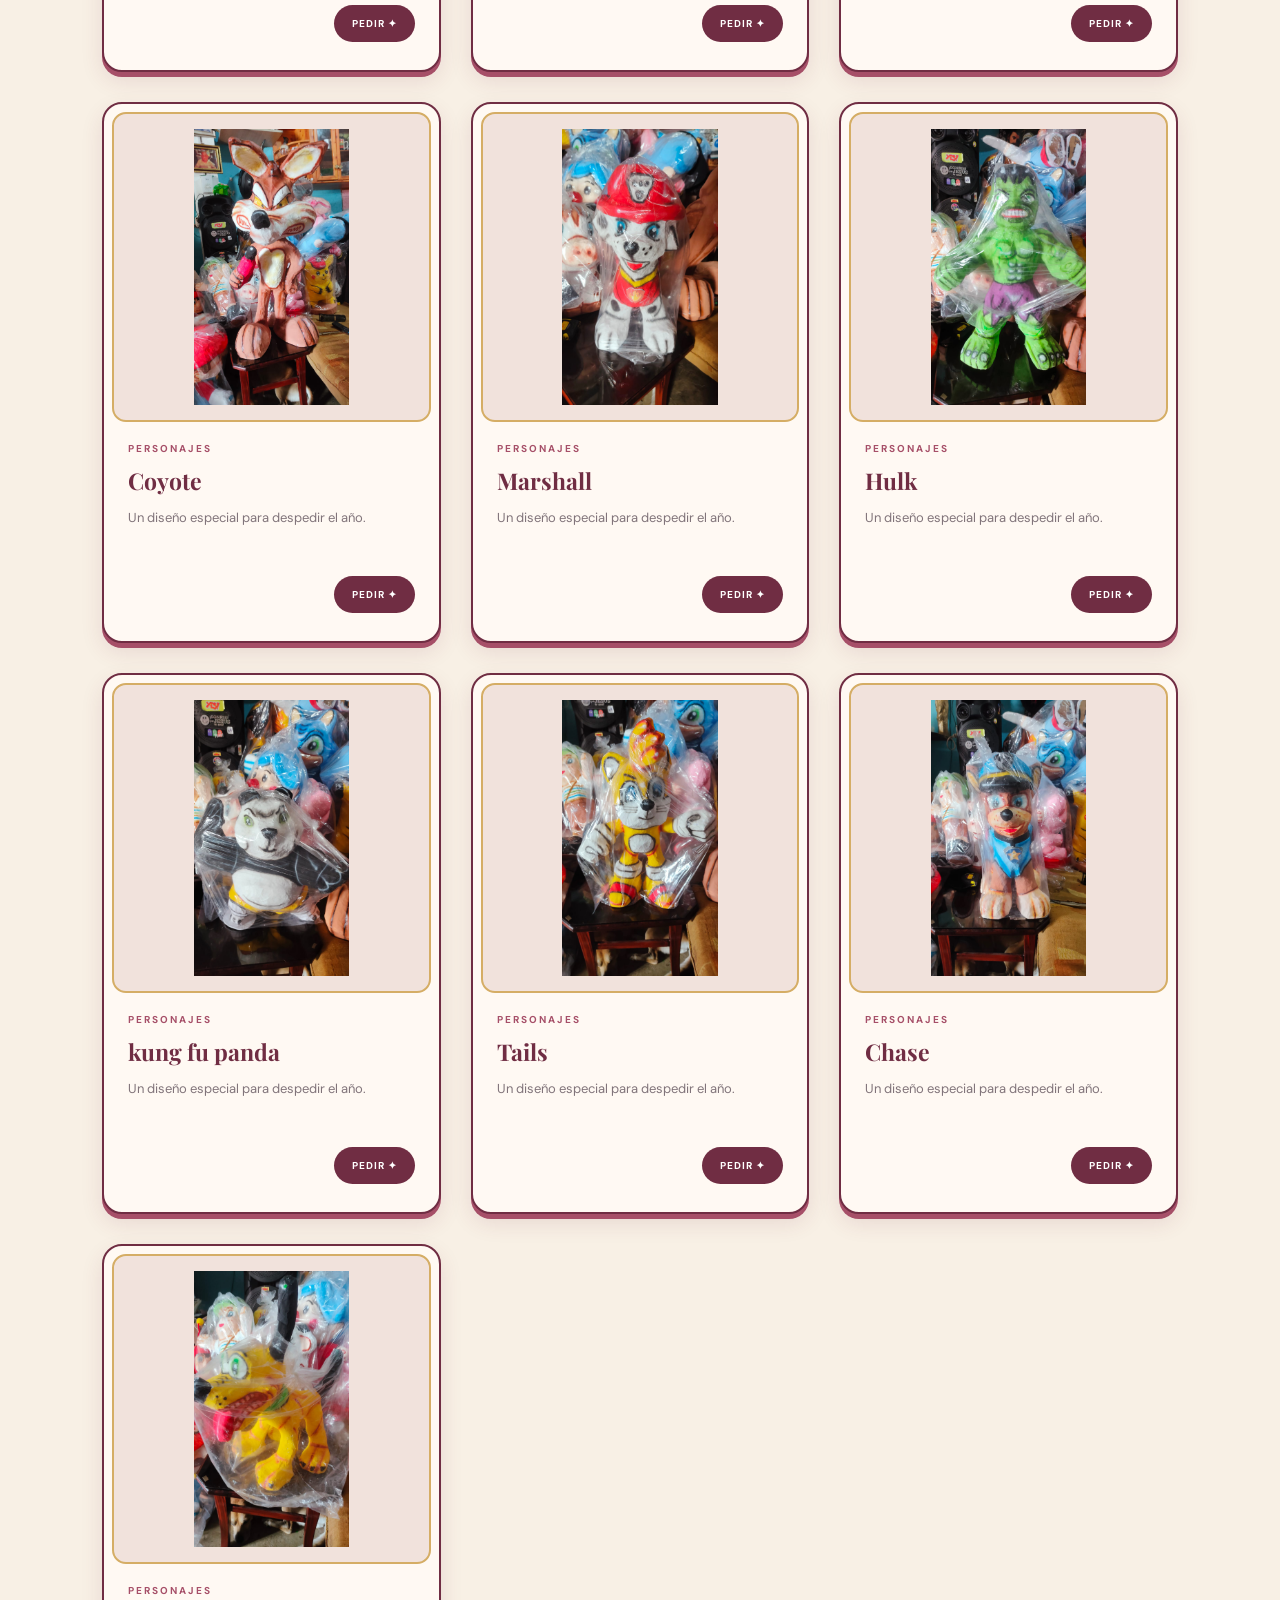
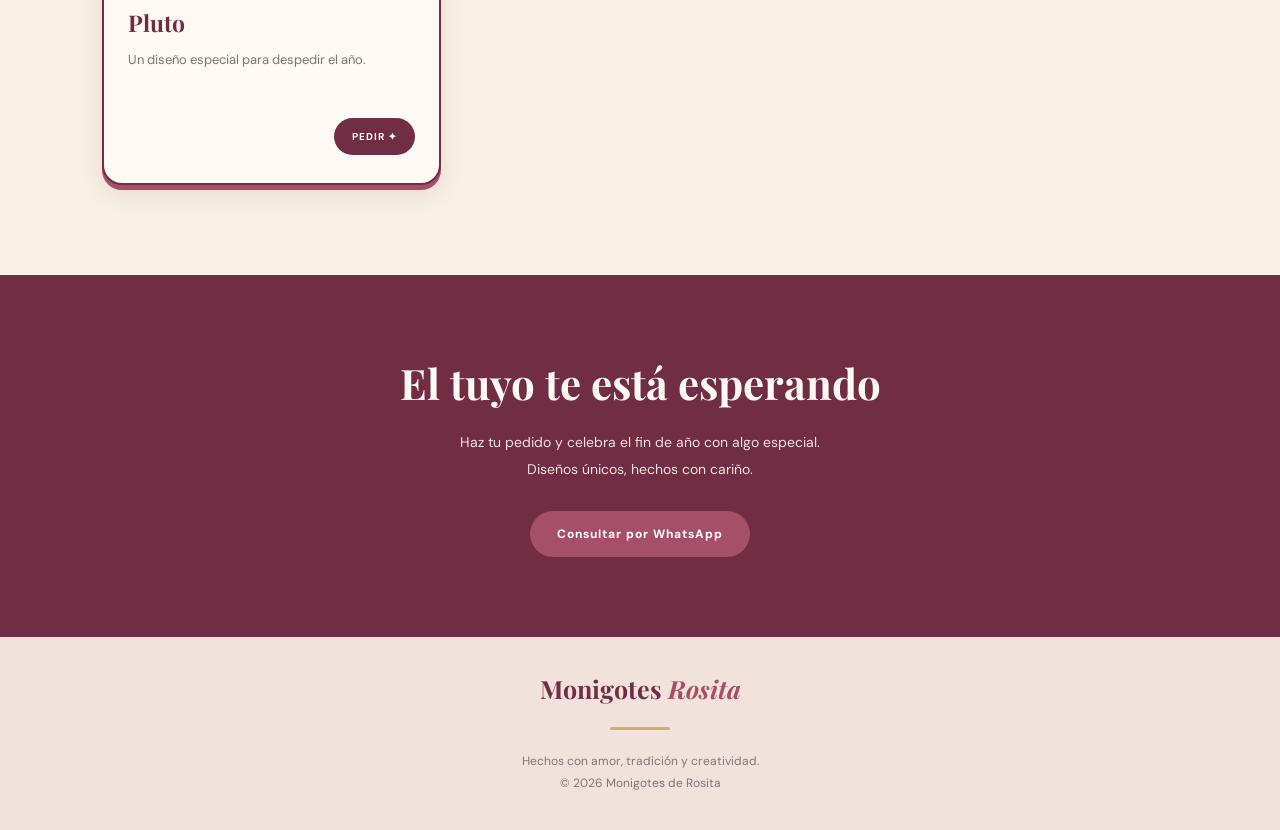
==== commit e87828bd: "Update Catalogo.html" ====
--- a/Catalogo.html
+++ b/Catalogo.html
@@ -1,4 +1,3 @@
-
 <!DOCTYPE html>
 <html lang="es">
 <head>
@@ -512,11 +511,11 @@
 
       <article class="product" data-category="personajes">
         <div class="product-image">
-          <img src="Screenshot 2026-11-21 114512.png" alt="Producto 21">
-        </div>
-        <div class="product-info">
-          <span class="category">Personajes</span>
-          <h4>Producto 21</h4>
+          <img src="Screenshot 2026-11-21 114512.png" alt="Gatita Mimi">
+        </div>
+        <div class="product-info">
+          <span class="category">Personajes</span>
+          <h4>Gatita Mimi</h4>
           <p class="description">Un diseño especial para despedir el año.</p>
           <div class="product-bottom">
             <a href="#contacto" class="order">PEDIR ✦</a>
@@ -528,11 +527,11 @@
 
       <article class="product" data-category="personajes">
         <div class="product-image">
-          <img src="Screenshot 2026-11-21 115526buzz.png" alt="Buzz">
-        </div>
-        <div class="product-info">
-          <span class="category">Personajes</span>
-          <h4>Buzz</h4>
+          <img src="Screenshot 2026-11-21 115526buzz.png" alt="buzz lightyear">
+        </div>
+        <div class="product-info">
+          <span class="category">Personajes</span>
+          <h4>buzz lightyear</h4>
           <p class="description">Un diseño especial para despedir el año.</p>
           <div class="product-bottom">
             <a href="#contacto" class="order">PEDIR ✦</a>
@@ -544,11 +543,11 @@
 
       <article class="product" data-category="personajes">
         <div class="product-image">
-          <img src="WhatsApp Image 2026-11-22 at 17.35.3223.jpeg" alt="Producto 23">
-        </div>
-        <div class="product-info">
-          <span class="category">Personajes</span>
-          <h4>Producto 23</h4>
+          <img src="WhatsApp Image 2026-11-22 at 17.35.3223.jpeg" alt="Haaland Modelo 1">
+        </div>
+        <div class="product-info">
+          <span class="category">Personajes</span>
+          <h4>Haaland Modelo 1</h4>
           <p class="description">Un diseño especial para despedir el año.</p>
           <div class="product-bottom">
             <a href="#contacto" class="order">PEDIR ✦</a>
@@ -560,7 +559,7 @@
 
       <article class="product" data-category="personajes">
         <div class="product-image">
-          <img src="WhatsApp Image 2026-11-22 at 17.35.21.jpeg" alt="Producto 24">
+          <img src="WhatsApp Image 2026-11-22 at 17.35.21.jpeg" alt="Haaland Modelo 2">
         </div>
         <div class="product-info">
           <span class="category">Personajes</span>
@@ -624,11 +623,11 @@
 
       <article class="product" data-category="personajes">
         <div class="product-image">
-          <img src="perritonegro.jpeg" alt="Perrito Negro">
-        </div>
-        <div class="product-info">
-          <span class="category">Personajes</span>
-          <h4>Perrito Negro</h4>
+          <img src="perritonegro.jpeg" alt="Perrito Modelo 1">
+        </div>
+        <div class="product-info">
+          <span class="category">Personajes</span>
+          <h4>Perrito Modelo 1</h4>
           <p class="description">Un diseño especial para despedir el año.</p>
           <div class="product-bottom">
             <a href="#contacto" class="order">PEDIR ✦</a>
@@ -640,11 +639,11 @@
 
       <article class="product" data-category="personajes">
         <div class="product-image">
-          <img src="perritobravo.jpeg" alt="Perrito Bravo">
-        </div>
-        <div class="product-info">
-          <span class="category">Personajes</span>
-          <h4>Perrito Bravo</h4>
+          <img src="perritobravo.jpeg" alt="Perrito Modelo 2">
+        </div>
+        <div class="product-info">
+          <span class="category">Personajes</span>
+          <h4>Perrito Modelo 2</h4>
           <p class="description">Un diseño especial para despedir el año.</p>
           <div class="product-bottom">
             <a href="#contacto" class="order">PEDIR ✦</a>
@@ -656,11 +655,11 @@
 
       <article class="product" data-category="personajes">
         <div class="product-image">
-          <img src="perrito56.jpeg" alt="Perrito 56">
-        </div>
-        <div class="product-info">
-          <span class="category">Personajes</span>
-          <h4>Perrito 56</h4>
+          <img src="perrito56.jpeg" alt="Perrito Modelo 3">
+        </div>
+        <div class="product-info">
+          <span class="category">Personajes</span>
+          <h4>Perrito Modelo 3</h4>
           <p class="description">Un diseño especial para despedir el año.</p>
           <div class="product-bottom">
             <a href="#contacto" class="order">PEDIR ✦</a>
@@ -672,11 +671,11 @@
 
       <article class="product" data-category="personajes">
         <div class="product-image">
-          <img src="otrocavhito.jpeg" alt="Otro Chavito">
-        </div>
-        <div class="product-info">
-          <span class="category">Personajes</span>
-          <h4>Otro Chavito</h4>
+          <img src="otrocavhito.jpeg" alt="Chavito">
+        </div>
+        <div class="product-info">
+          <span class="category">Personajes</span>
+          <h4>Chavito</h4>
           <p class="description">Un diseño especial para despedir el año.</p>
           <div class="product-bottom">
             <a href="#contacto" class="order">PEDIR ✦</a>
@@ -688,11 +687,11 @@
 
       <article class="product" data-category="personajes">
         <div class="product-image">
-          <img src="kikon.jpeg" alt="Kikón">
-        </div>
-        <div class="product-info">
-          <span class="category">Personajes</span>
-          <h4>Kikón</h4>
+          <img src="kikon.jpeg" alt="King Kong">
+        </div>
+        <div class="product-info">
+          <span class="category">Personajes</span>
+          <h4>King Kong</h4>
           <p class="description">Un diseño especial para despedir el año.</p>
           <div class="product-bottom">
             <a href="#contacto" class="order">PEDIR ✦</a>
@@ -704,11 +703,11 @@
 
       <article class="product" data-category="personajes">
         <div class="product-image">
-          <img src="halandddd.jpeg" alt="Haaland">
-        </div>
-        <div class="product-info">
-          <span class="category">Personajes</span>
-          <h4>Haaland</h4>
+          <img src="halandddd.jpeg" alt="Haaland Modelo 3">
+        </div>
+        <div class="product-info">
+          <span class="category">Personajes</span>
+          <h4>Haaland Modelo 3</h4>
           <p class="description">Un diseño especial para despedir el año.</p>
           <div class="product-bottom">
             <a href="#contacto" class="order">PEDIR ✦</a>
@@ -736,11 +735,11 @@
 
       <article class="product" data-category="personajes">
         <div class="product-image">
-          <img src="estrella.jpeg" alt="Estrella">
-        </div>
-        <div class="product-info">
-          <span class="category">Personajes</span>
-          <h4>Estrella</h4>
+          <img src="estrella.jpeg" alt="Patricio">
+        </div>
+        <div class="product-info">
+          <span class="category">Personajes</span>
+          <h4>Patricio</h4>
           <p class="description">Un diseño especial para despedir el año.</p>
           <div class="product-bottom">
             <a href="#contacto" class="order">PEDIR ✦</a>
@@ -752,11 +751,11 @@
 
       <article class="product" data-category="personajes">
         <div class="product-image">
-          <img src="dino.jpeg" alt="Producto 36">
-        </div>
-        <div class="product-info">
-          <span class="category">Personajes</span>
-          <h4>Producto 36</h4>
+          <img src="dino.jpeg" alt="Dinosaurio Modelo 2">
+        </div>
+        <div class="product-info">
+          <span class="category">Personajes</span>
+          <h4>Dinosaurio Modelo 2</h4>
           <p class="description">Un diseño especial para despedir el año.</p>
           <div class="product-bottom">
             <a href="#contacto" class="order">PEDIR ✦</a>
@@ -768,11 +767,11 @@
 
       <article class="product" data-category="personajes">
         <div class="product-image">
-          <img src="coyotebe.jpeg" alt="Producto 37">
-        </div>
-        <div class="product-info">
-          <span class="category">Personajes</span>
-          <h4>Producto 37</h4>
+          <img src="coyotebe.jpeg" alt="Coyote">
+        </div>
+        <div class="product-info">
+          <span class="category">Personajes</span>
+          <h4>Coyote</h4>
           <p class="description">Un diseño especial para despedir el año.</p>
           <div class="product-bottom">
             <a href="#contacto" class="order">PEDIR ✦</a>
@@ -784,11 +783,11 @@
 
       <article class="product" data-category="personajes">
         <div class="product-image">
-          <img src="perritosheila.jpeg" alt="Producto 38">
-        </div>
-        <div class="product-info">
-          <span class="category">Personajes</span>
-          <h4>Producto 38</h4>
+          <img src="perritosheila.jpeg" alt="Marshall">
+        </div>
+        <div class="product-info">
+          <span class="category">Personajes</span>
+          <h4>Marshall</h4>
           <p class="description">Un diseño especial para despedir el año.</p>
           <div class="product-bottom">
             <a href="#contacto" class="order">PEDIR ✦</a>
@@ -800,11 +799,11 @@
 
       <article class="product" data-category="personajes">
         <div class="product-image">
-          <img src="hulk.jpeg" alt="Producto 39">
-        </div>
-        <div class="product-info">
-          <span class="category">Personajes</span>
-          <h4>Producto 39</h4>
+          <img src="hulk.jpeg" alt="Hulk">
+        </div>
+        <div class="product-info">
+          <span class="category">Personajes</span>
+          <h4>Hulk</h4>
           <p class="description">Un diseño especial para despedir el año.</p>
           <div class="product-bottom">
             <a href="#contacto" class="order">PEDIR ✦</a>
@@ -816,11 +815,11 @@
 
       <article class="product" data-category="personajes">
         <div class="product-image">
-          <img src="kunfupanda.jpeg" alt="Producto 40">
-        </div>
-        <div class="product-info">
-          <span class="category">Personajes</span>
-          <h4>Producto 40</h4>
+          <img src="kunfupanda.jpeg" alt="kung fu panda">
+        </div>
+        <div class="product-info">
+          <span class="category">Personajes</span>
+          <h4>kung fu panda</h4>
           <p class="description">Un diseño especial para despedir el año.</p>
           <div class="product-bottom">
             <a href="#contacto" class="order">PEDIR ✦</a>
@@ -832,11 +831,11 @@
 
       <article class="product" data-category="personajes">
         <div class="product-image">
-          <img src="snoib.jpeg" alt="Producto 41">
-        </div>
-        <div class="product-info">
-          <span class="category">Personajes</span>
-          <h4>Producto 41</h4>
+          <img src="snoib.jpeg" alt="Tails">
+        </div>
+        <div class="product-info">
+          <span class="category">Personajes</span>
+          <h4>Tails</h4>
           <p class="description">Un diseño especial para despedir el año.</p>
           <div class="product-bottom">
             <a href="#contacto" class="order">PEDIR ✦</a>
@@ -848,11 +847,11 @@
 
       <article class="product" data-category="personajes">
         <div class="product-image">
-          <img src="prrikj.jpeg" alt="Producto 42">
-        </div>
-        <div class="product-info">
-          <span class="category">Personajes</span>
-          <h4>Producto 42</h4>
+          <img src="prrikj.jpeg" alt="Chase">
+        </div>
+        <div class="product-info">
+          <span class="category">Personajes</span>
+          <h4>Chase</h4>
           <p class="description">Un diseño especial para despedir el año.</p>
           <div class="product-bottom">
             <a href="#contacto" class="order">PEDIR ✦</a>
@@ -864,11 +863,11 @@
 
       <article class="product" data-category="personajes">
         <div class="product-image">
-          <img src="pluto.jpeg" alt="Producto 43">
-        </div>
-        <div class="product-info">
-          <span class="category">Personajes</span>
-          <h4>Producto 43</h4>
+          <img src="pluto.jpeg" alt="Pluto">
+        </div>
+        <div class="product-info">
+          <span class="category">Personajes</span>
+          <h4>Pluto</h4>
           <p class="description">Un diseño especial para despedir el año.</p>
           <div class="product-bottom">
             <a href="#contacto" class="order">PEDIR ✦</a>
@@ -905,7 +904,6 @@
   <!-- FOOTER -->
 
   <footer>
-
     <div class="logo">
       Monigotes <span>Rosita</span>
     </div>
@@ -917,8 +915,24 @@
       <br>
       © 2026 Monigotes de Rosita
     </p>
-
   </footer>
+
+  <script>
+    document.querySelectorAll(".product .order").forEach((boton) => {
+      boton.addEventListener("click", function (e) {
+        e.preventDefault();
+
+        const producto = this.closest(".product");
+        const nombre = producto.querySelector("h4").textContent.trim();
+
+        const mensaje = `¡Hola!  Me interesa el monigote "${nombre}" de su catálogo. ¿Me pueden dar información sobre su disponibilidad y precio?`;
+
+        const enlace = `https://wa.me/593997462913?text=${encodeURIComponent(mensaje)}`;
+
+        window.open(enlace, "_blank");
+      });
+    });
+  </script>
 
 </body>
 </html>
